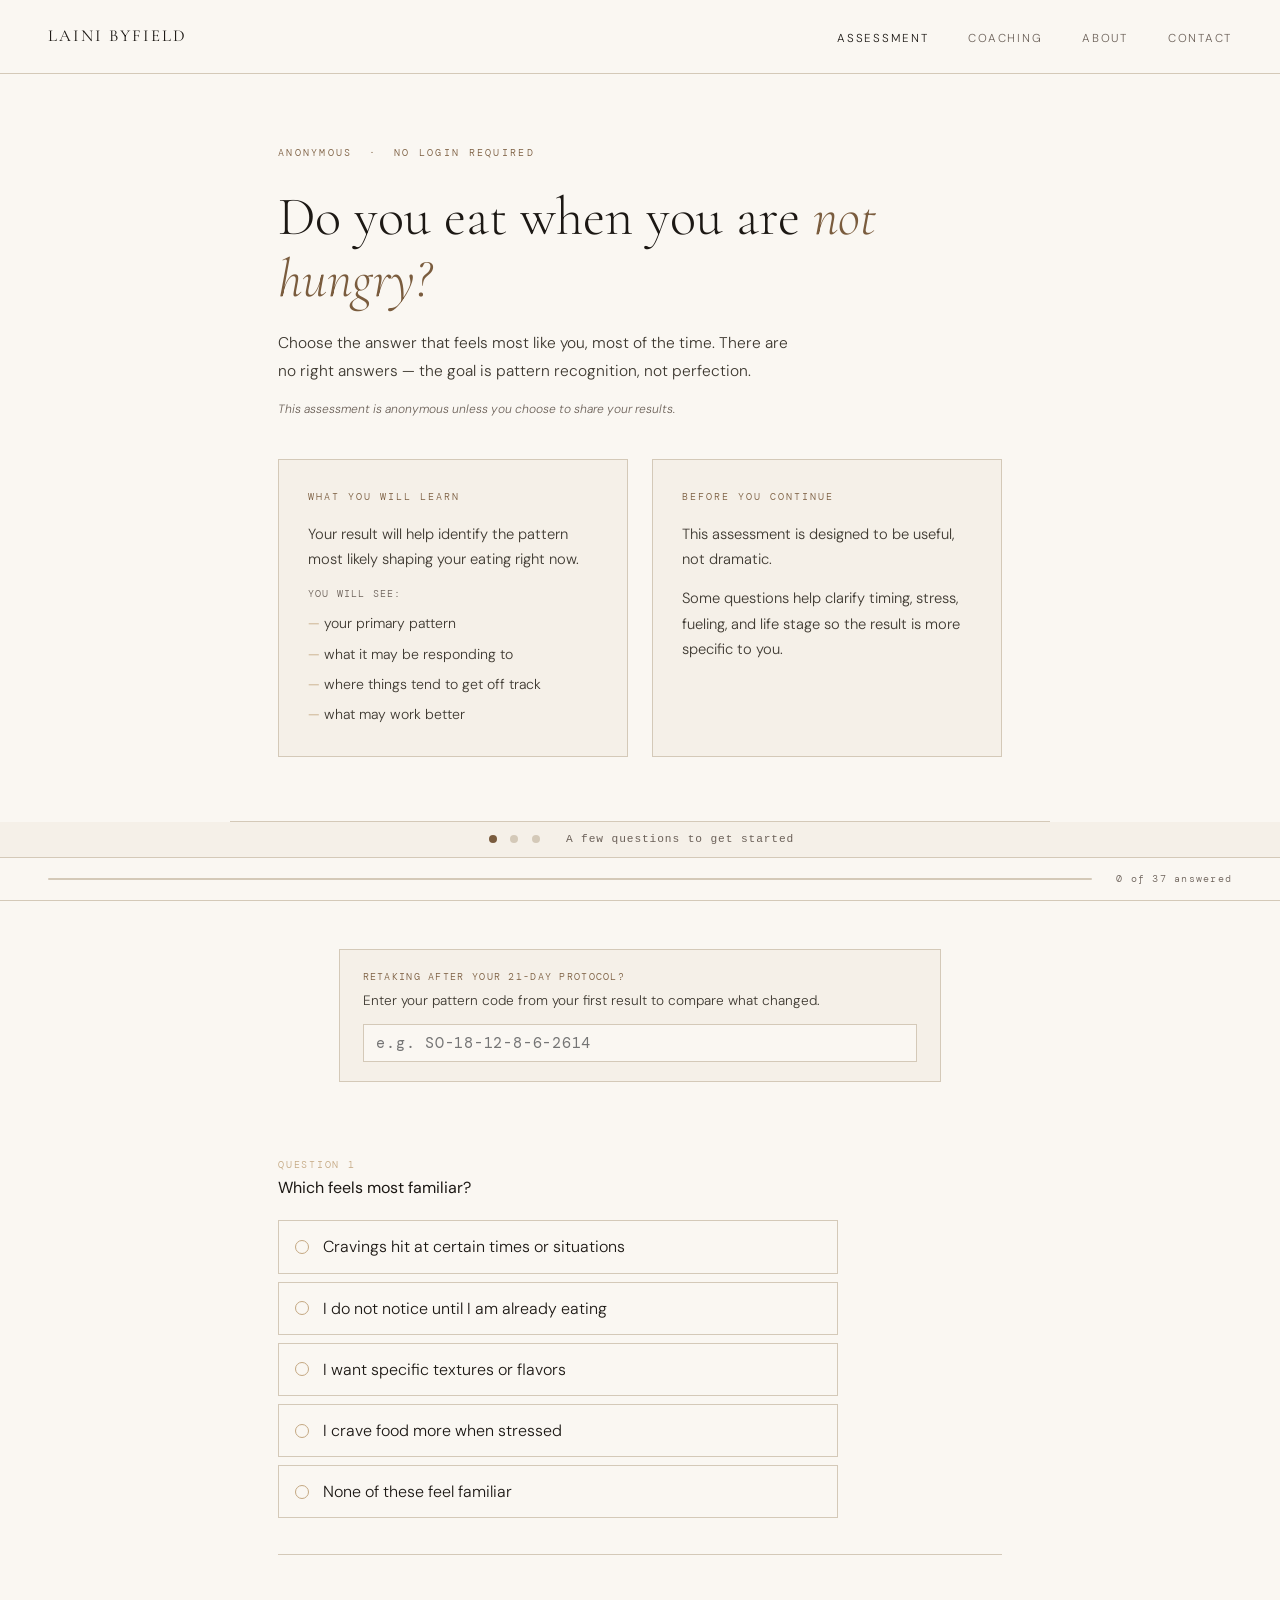
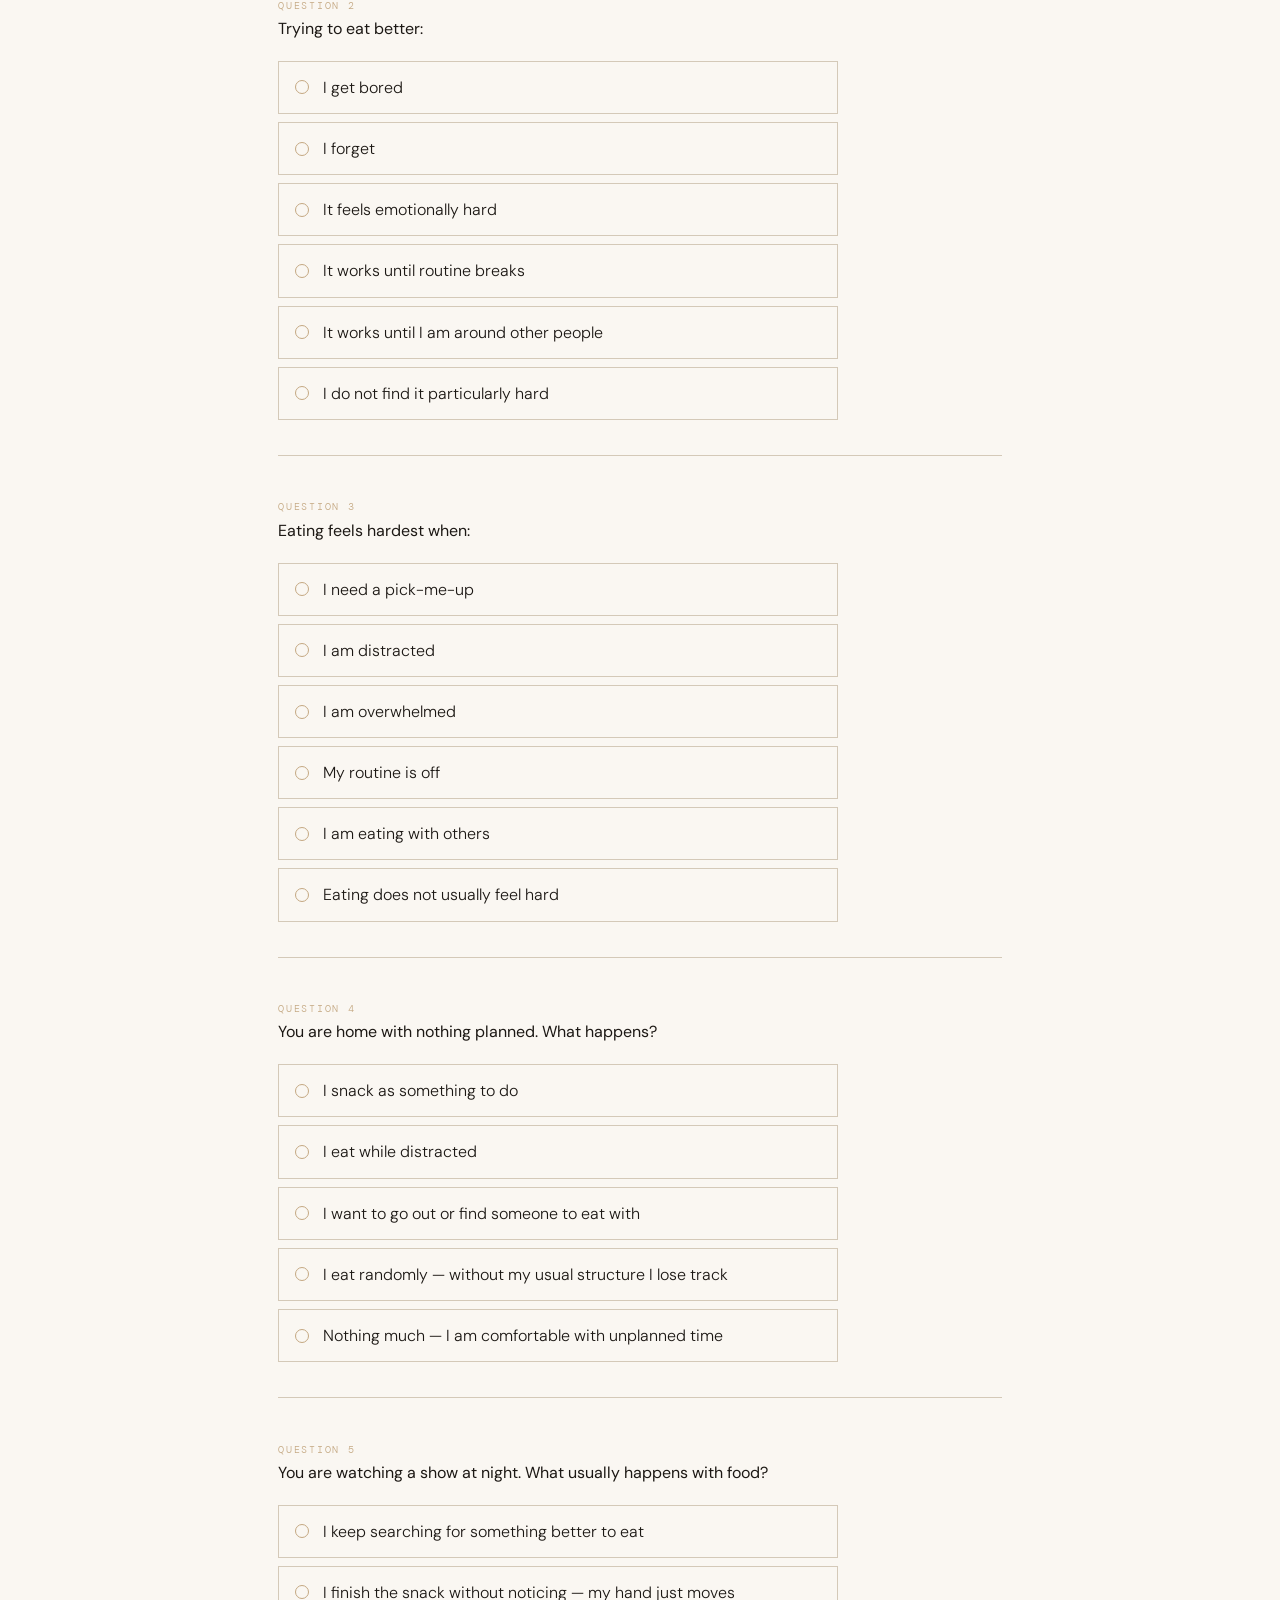
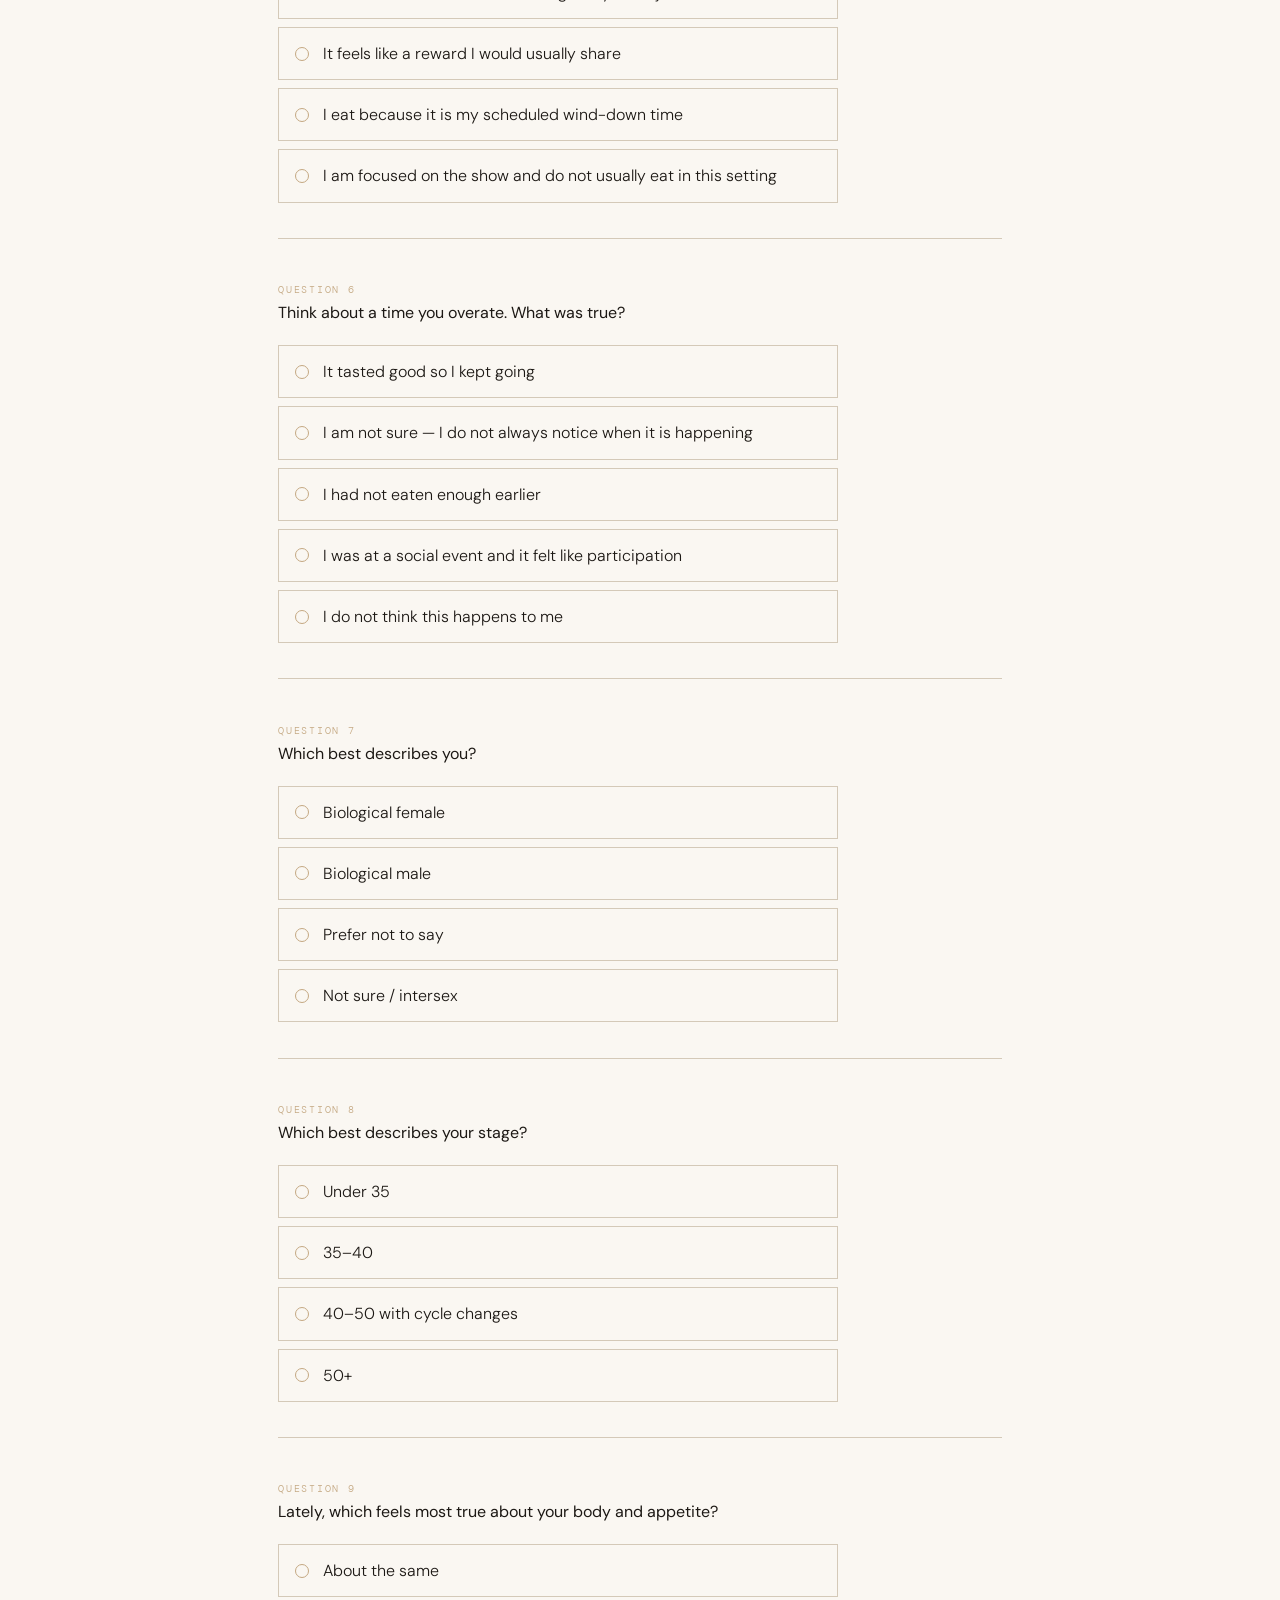
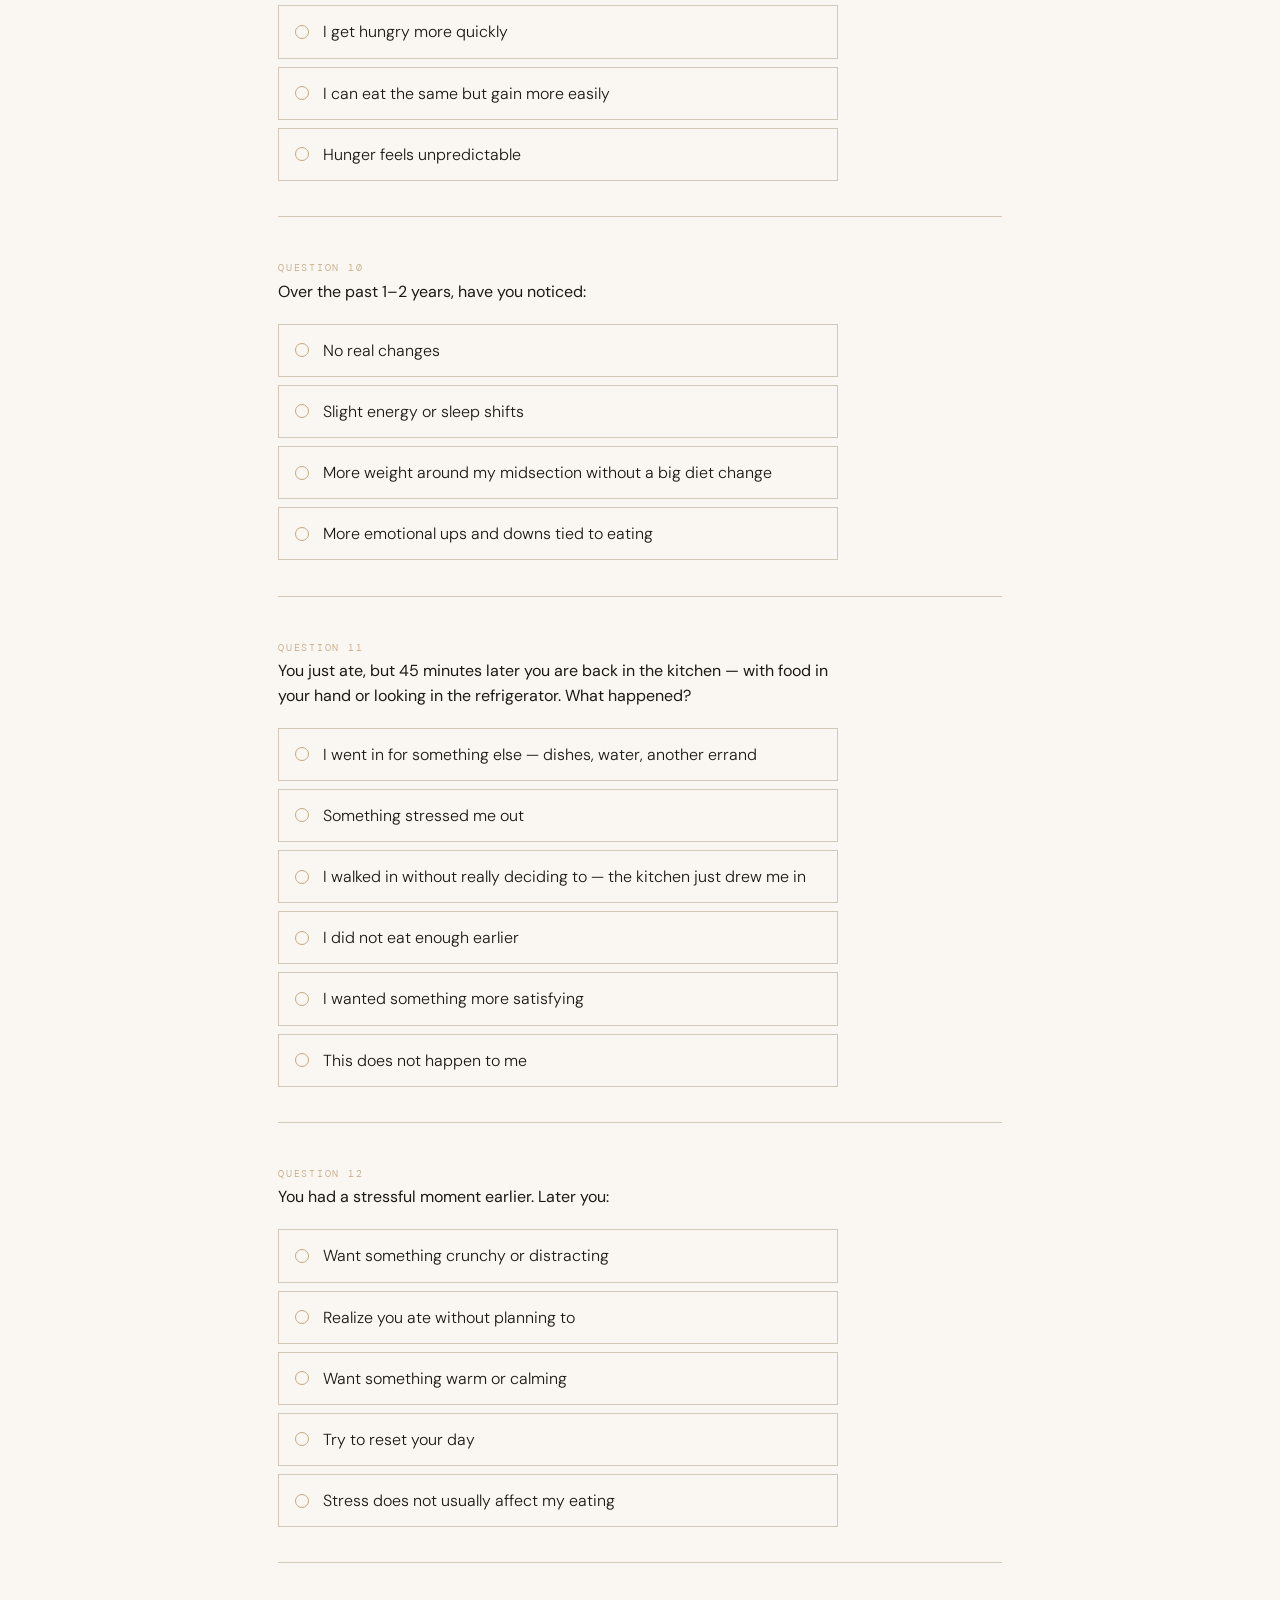
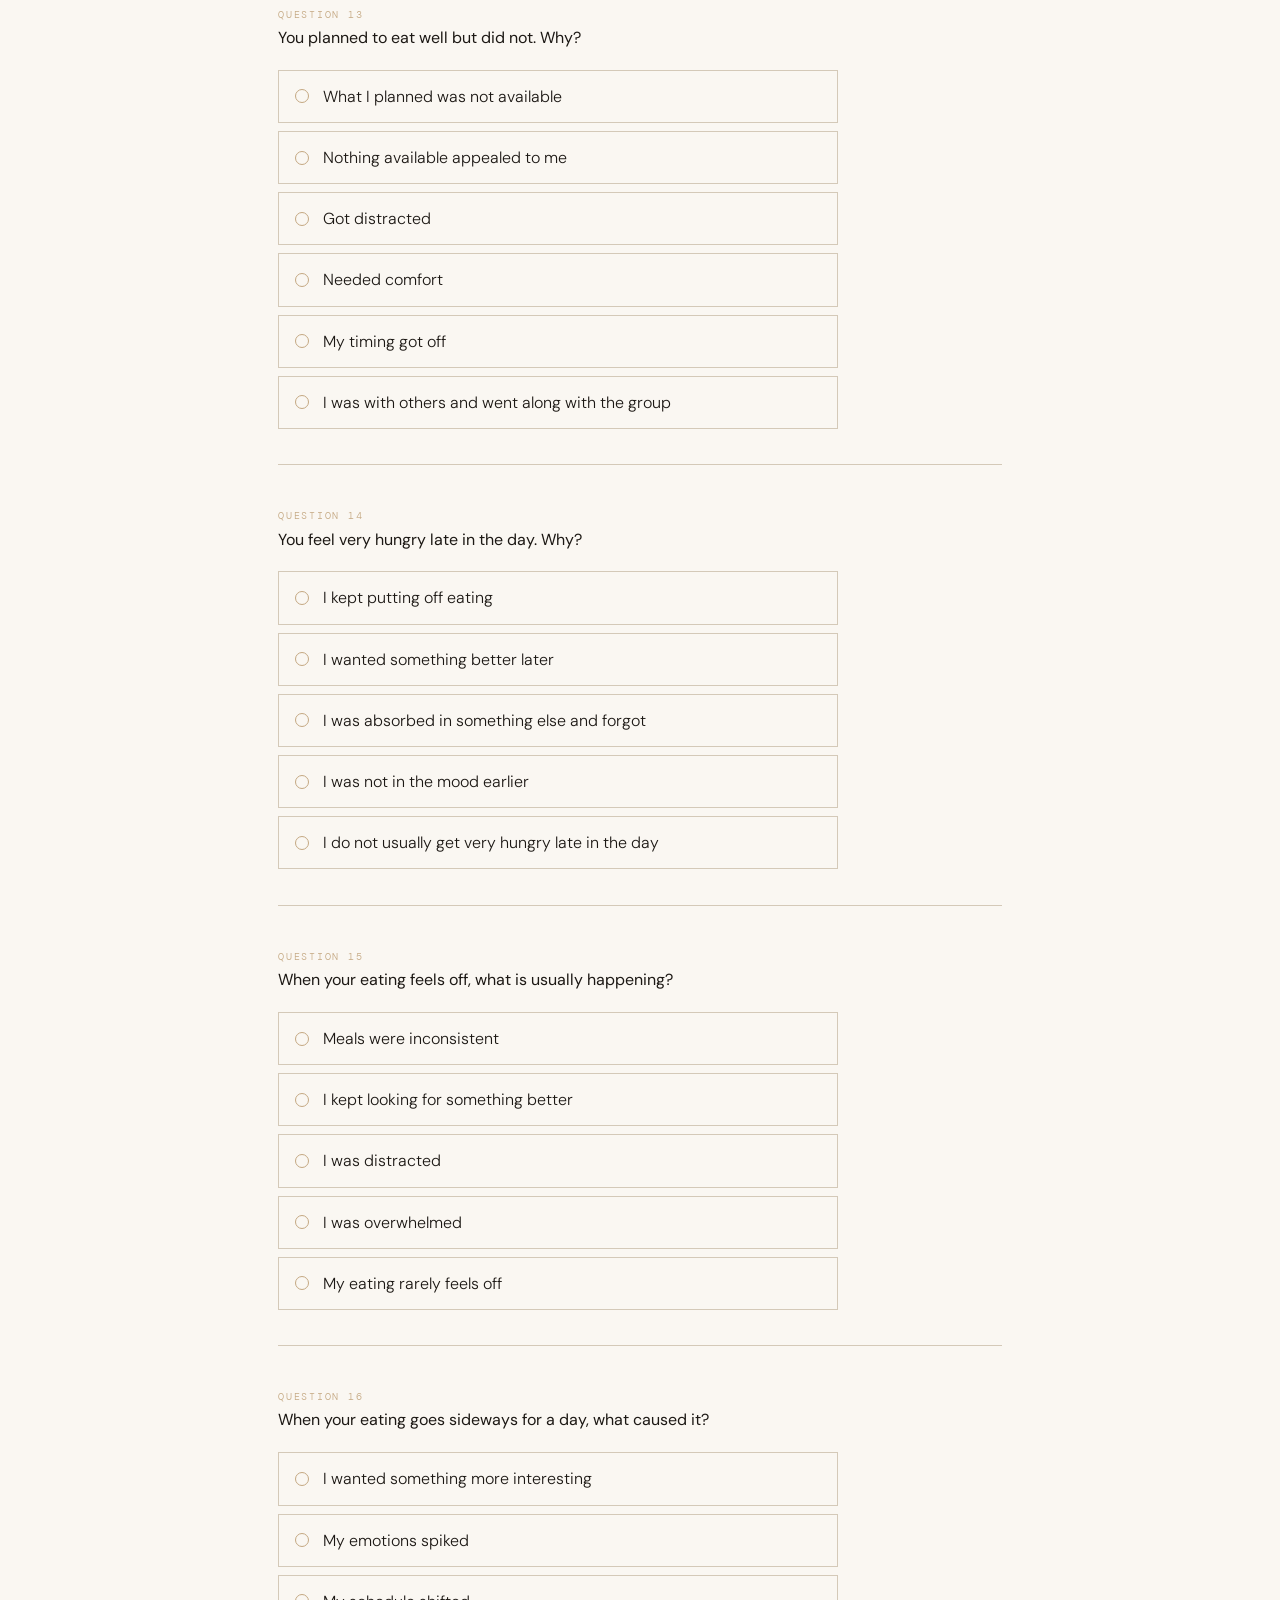
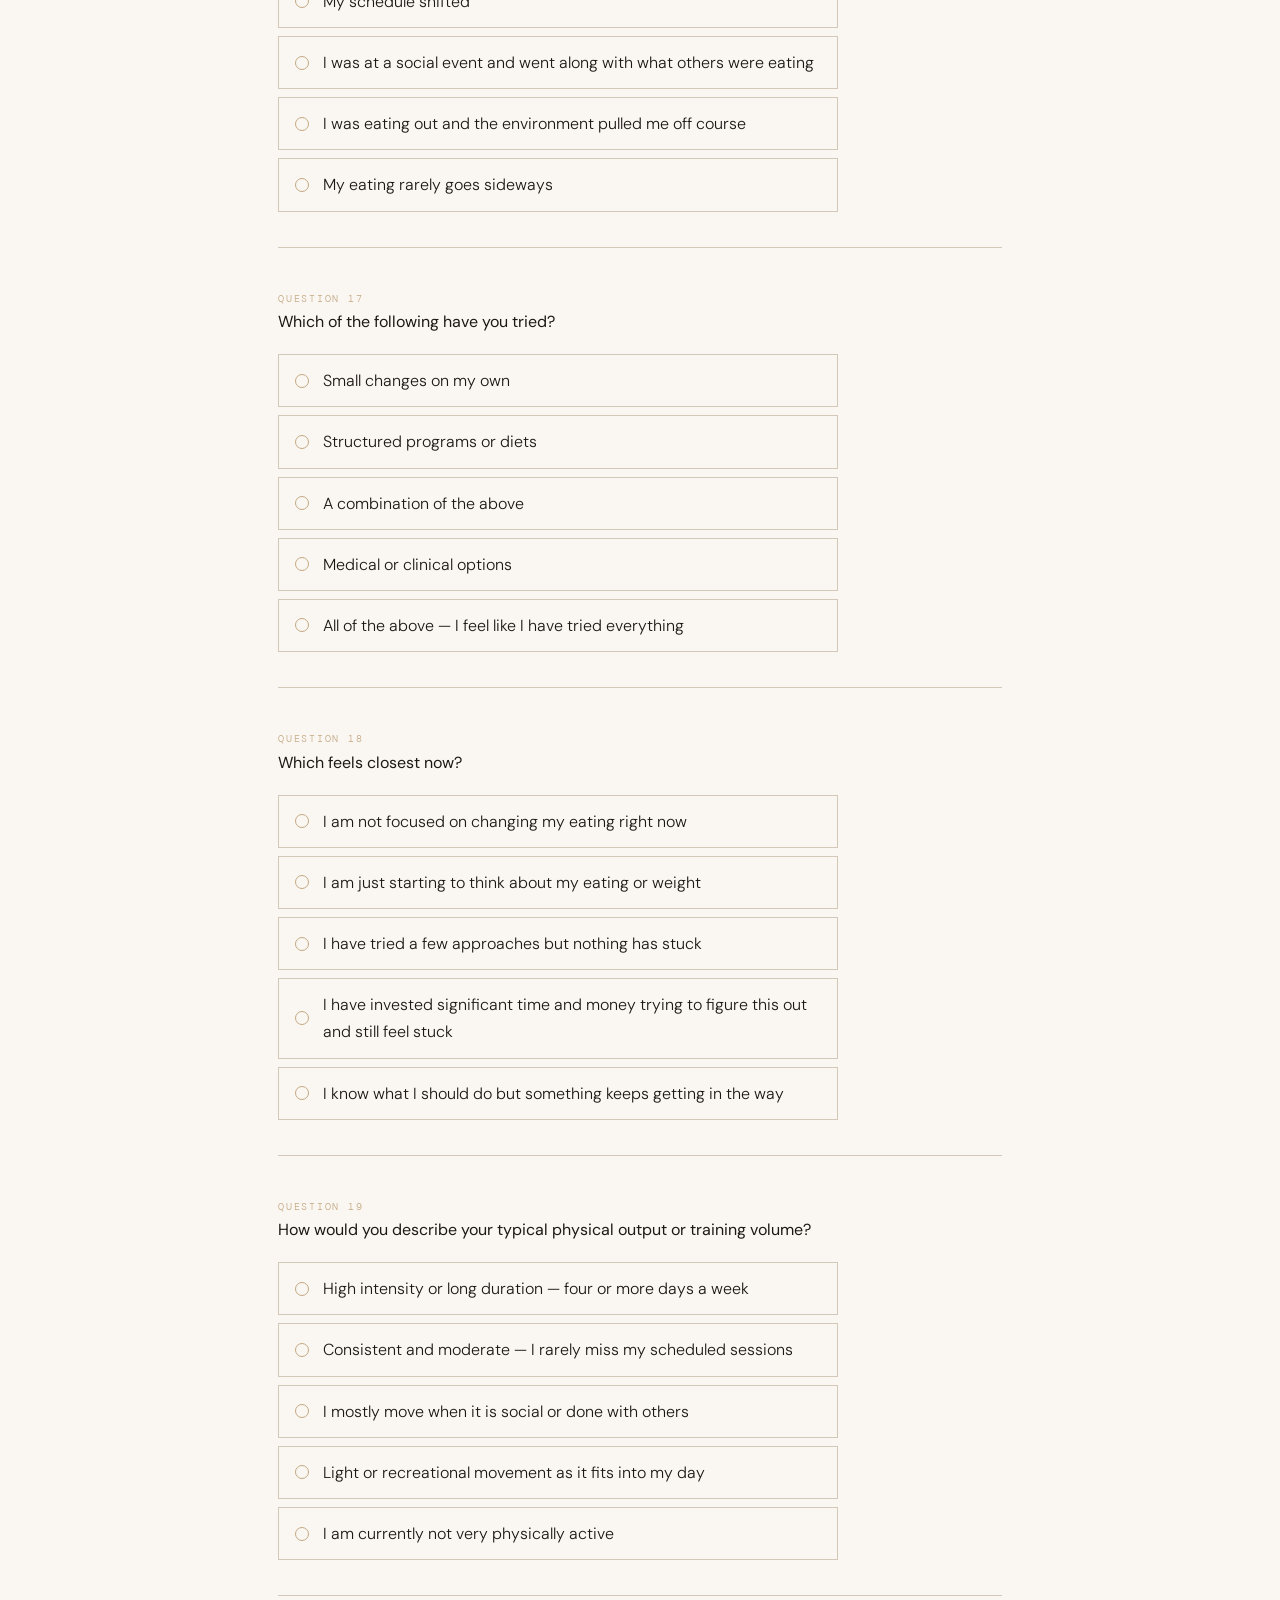
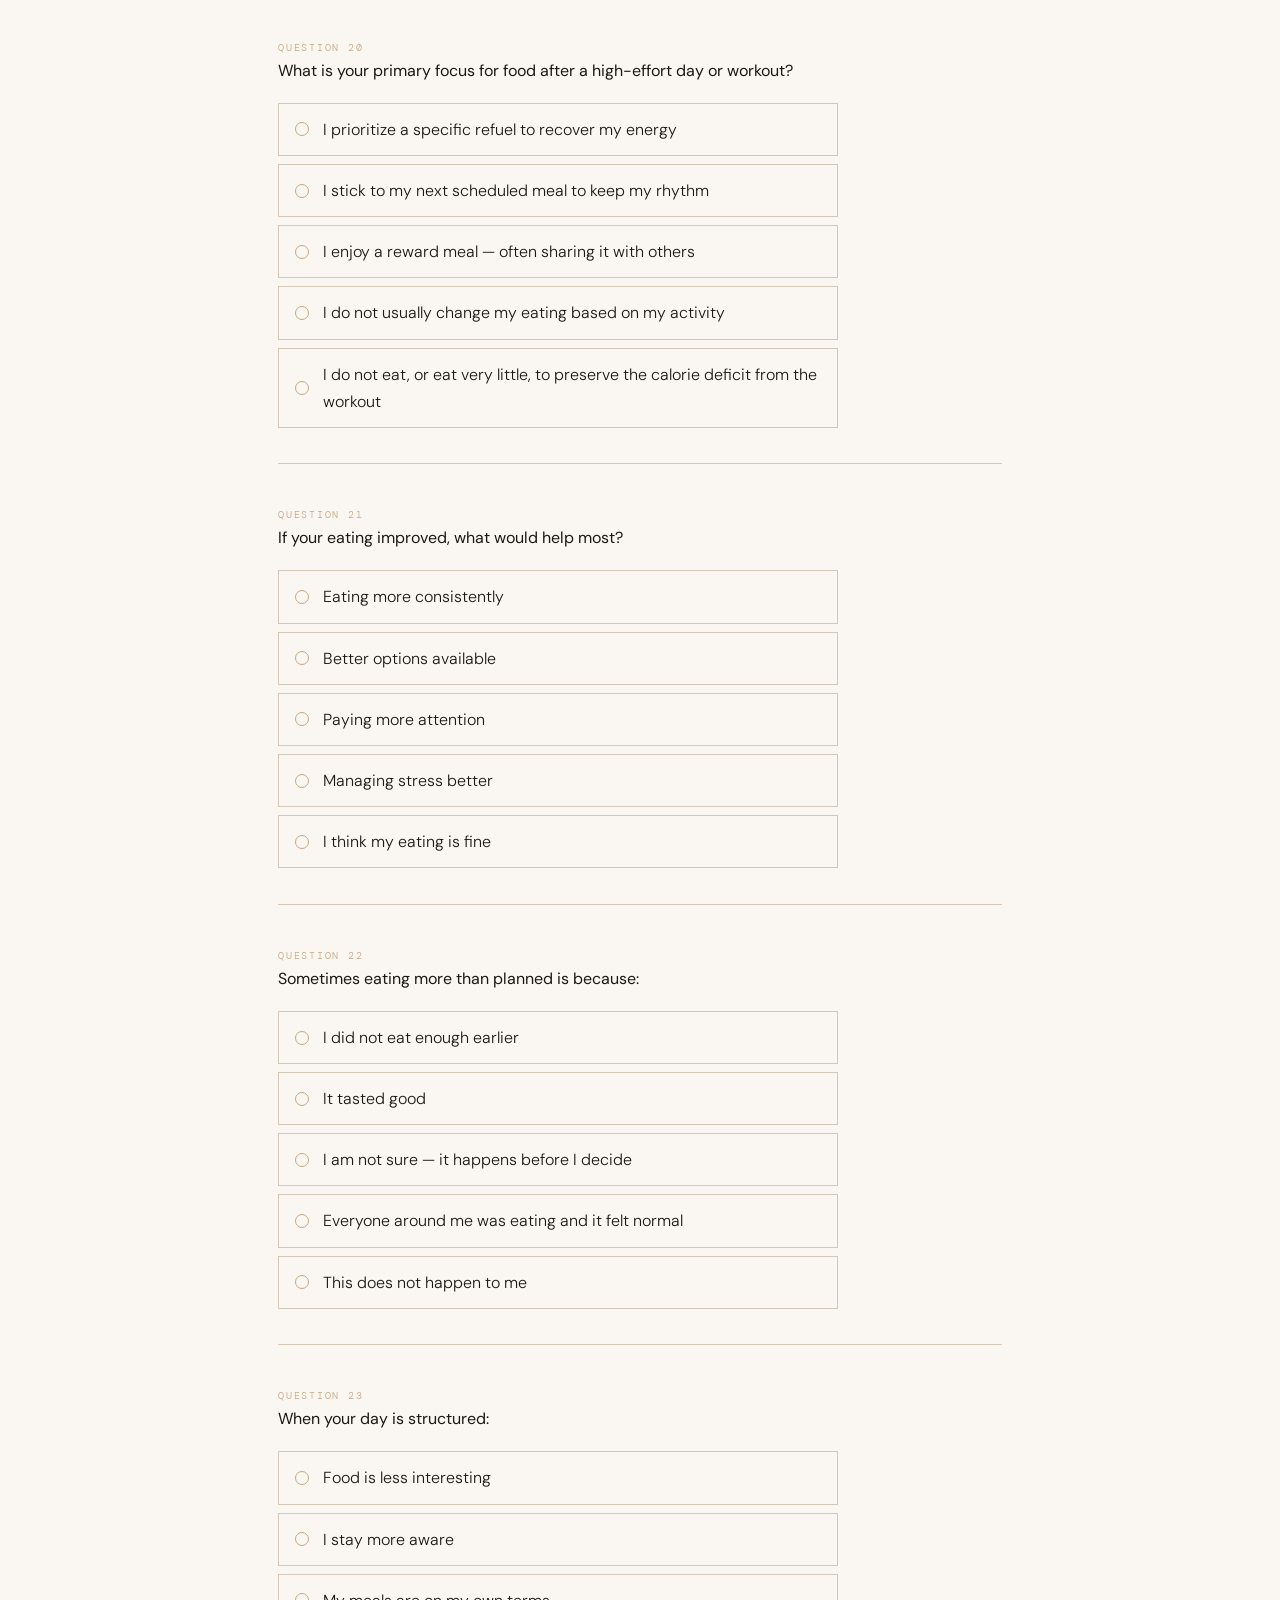
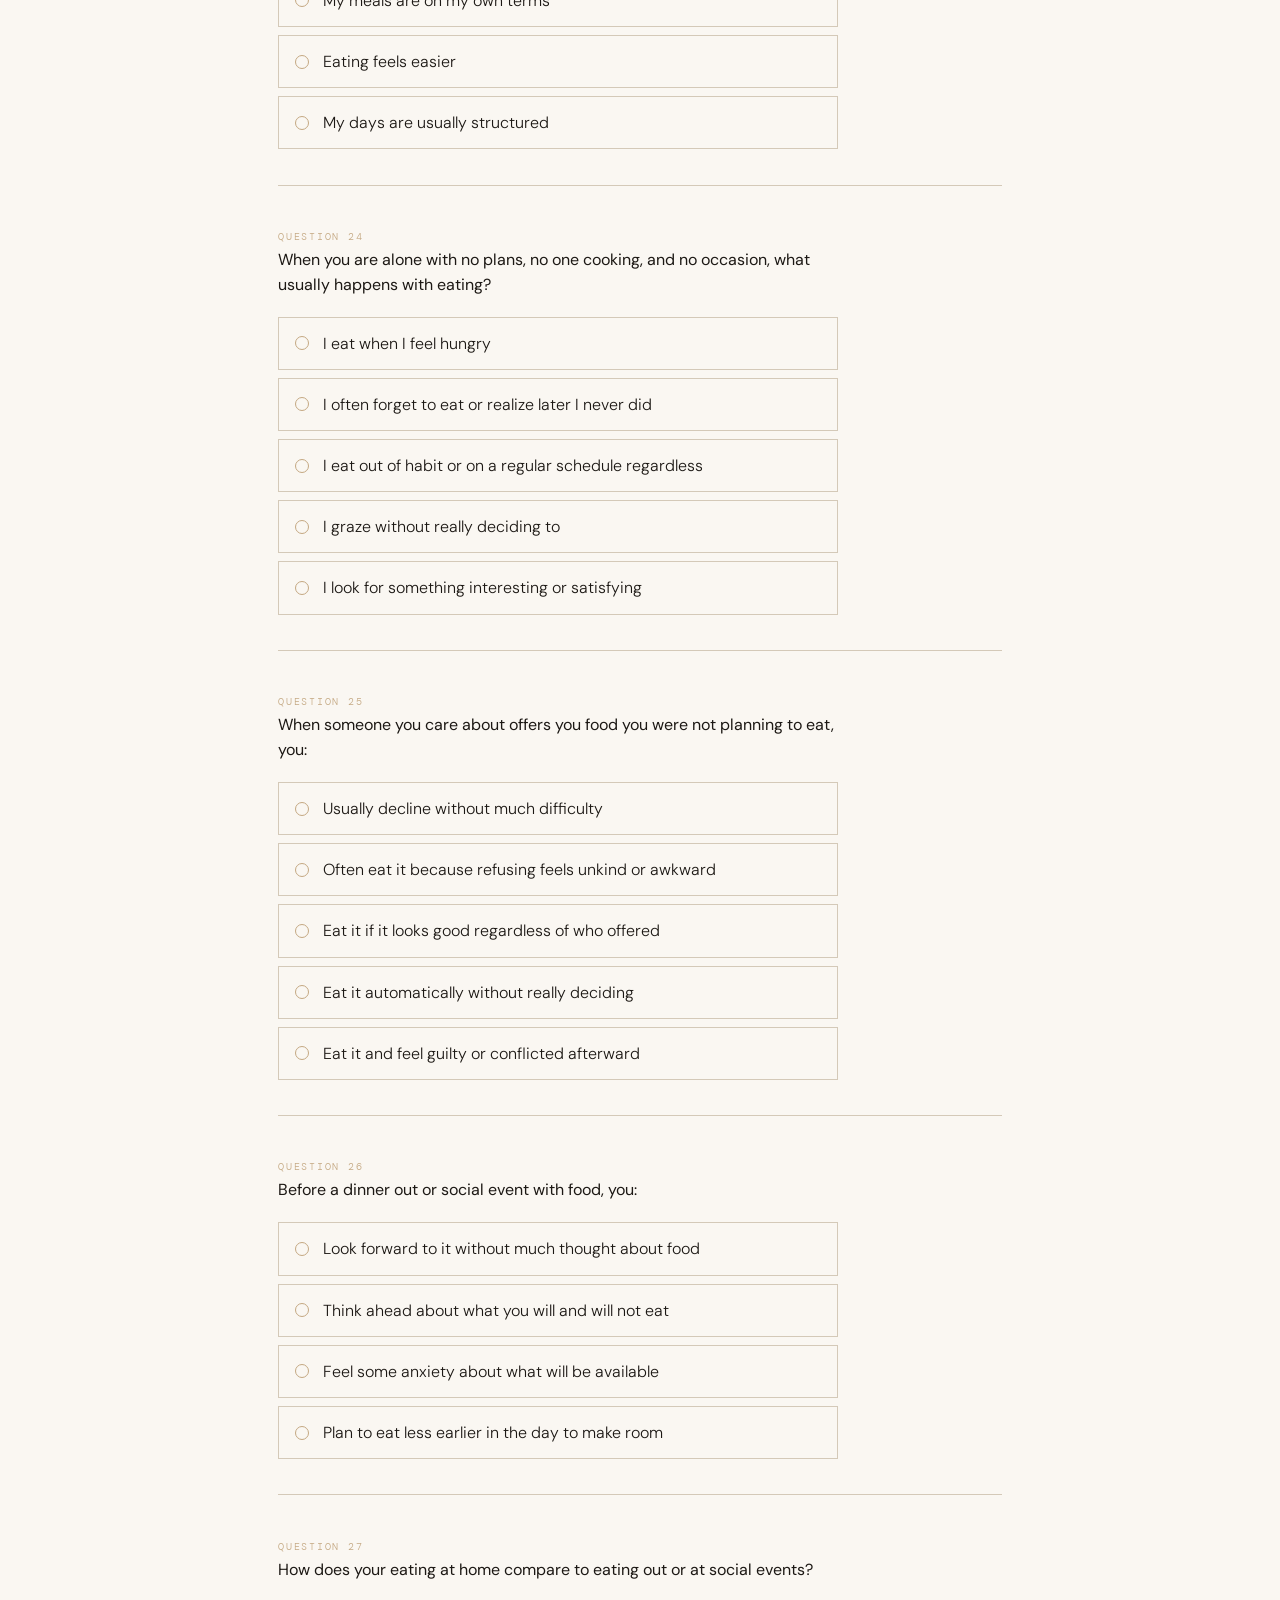
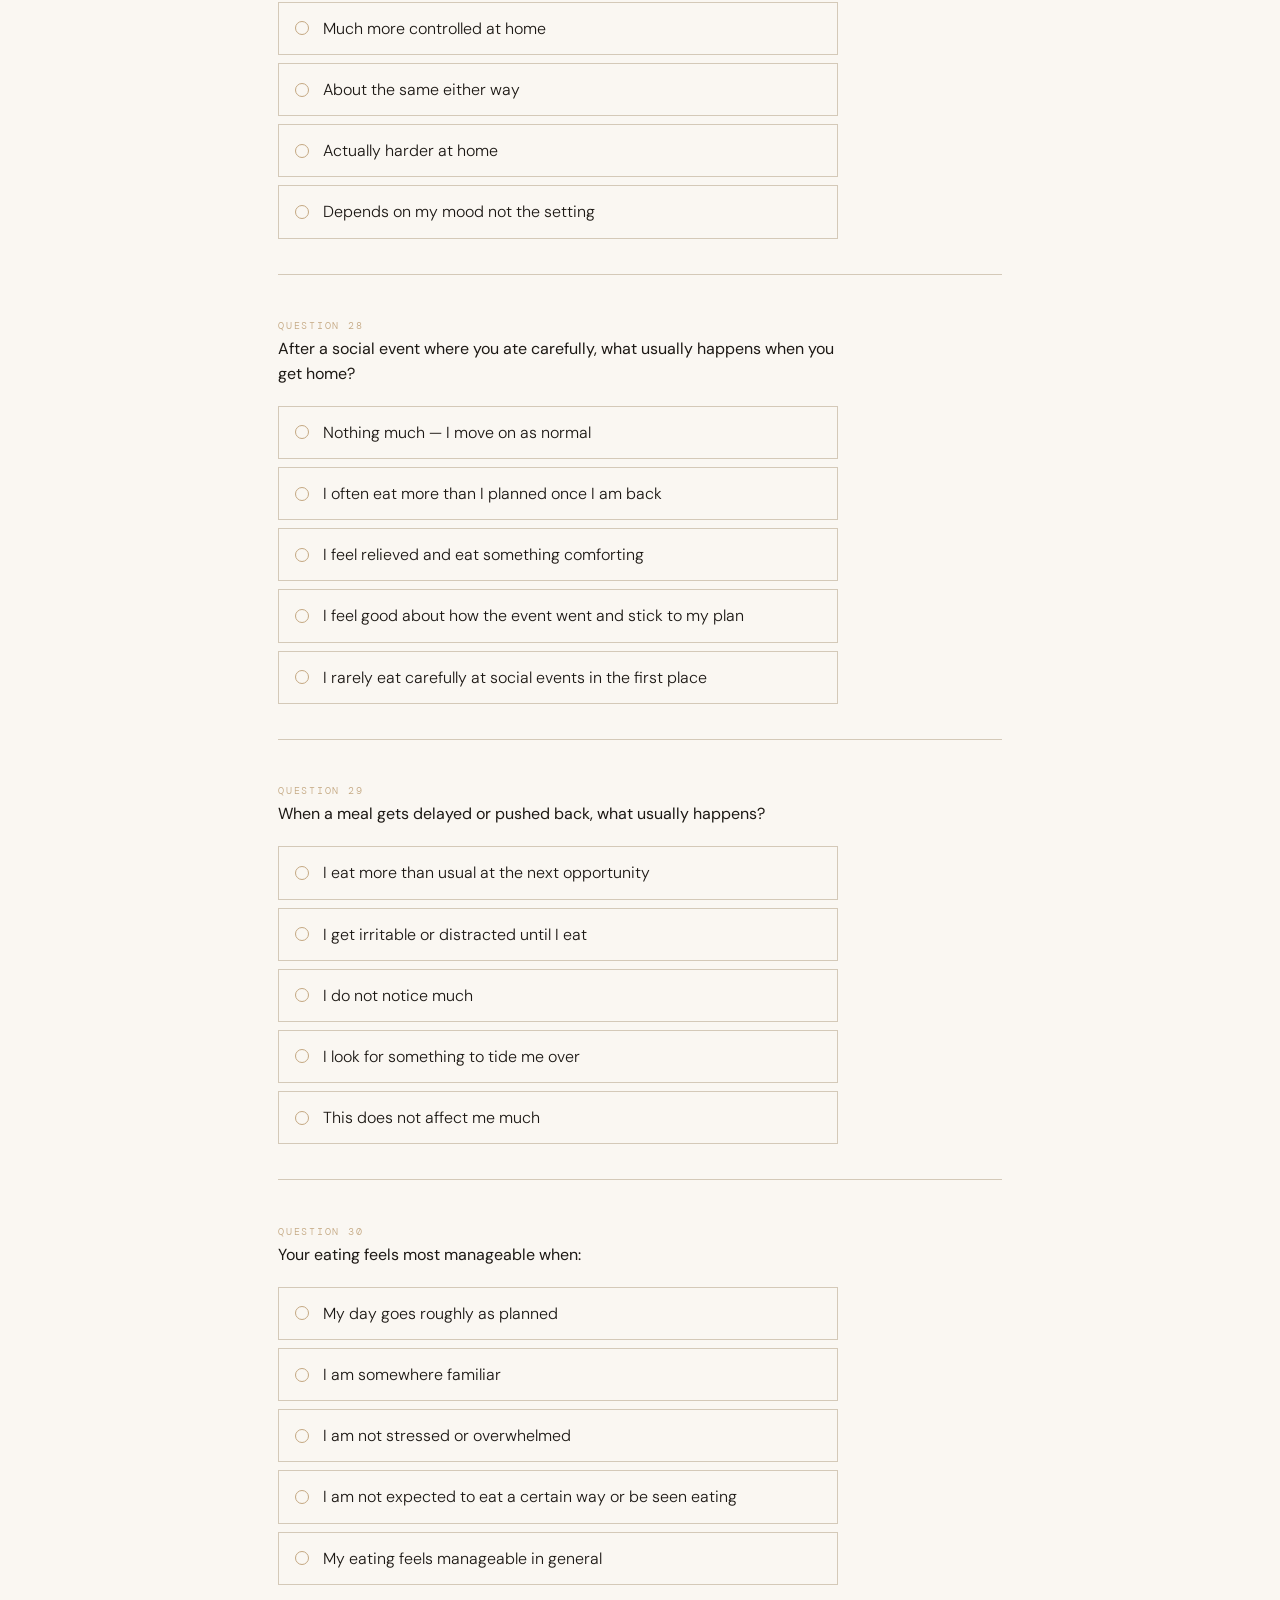
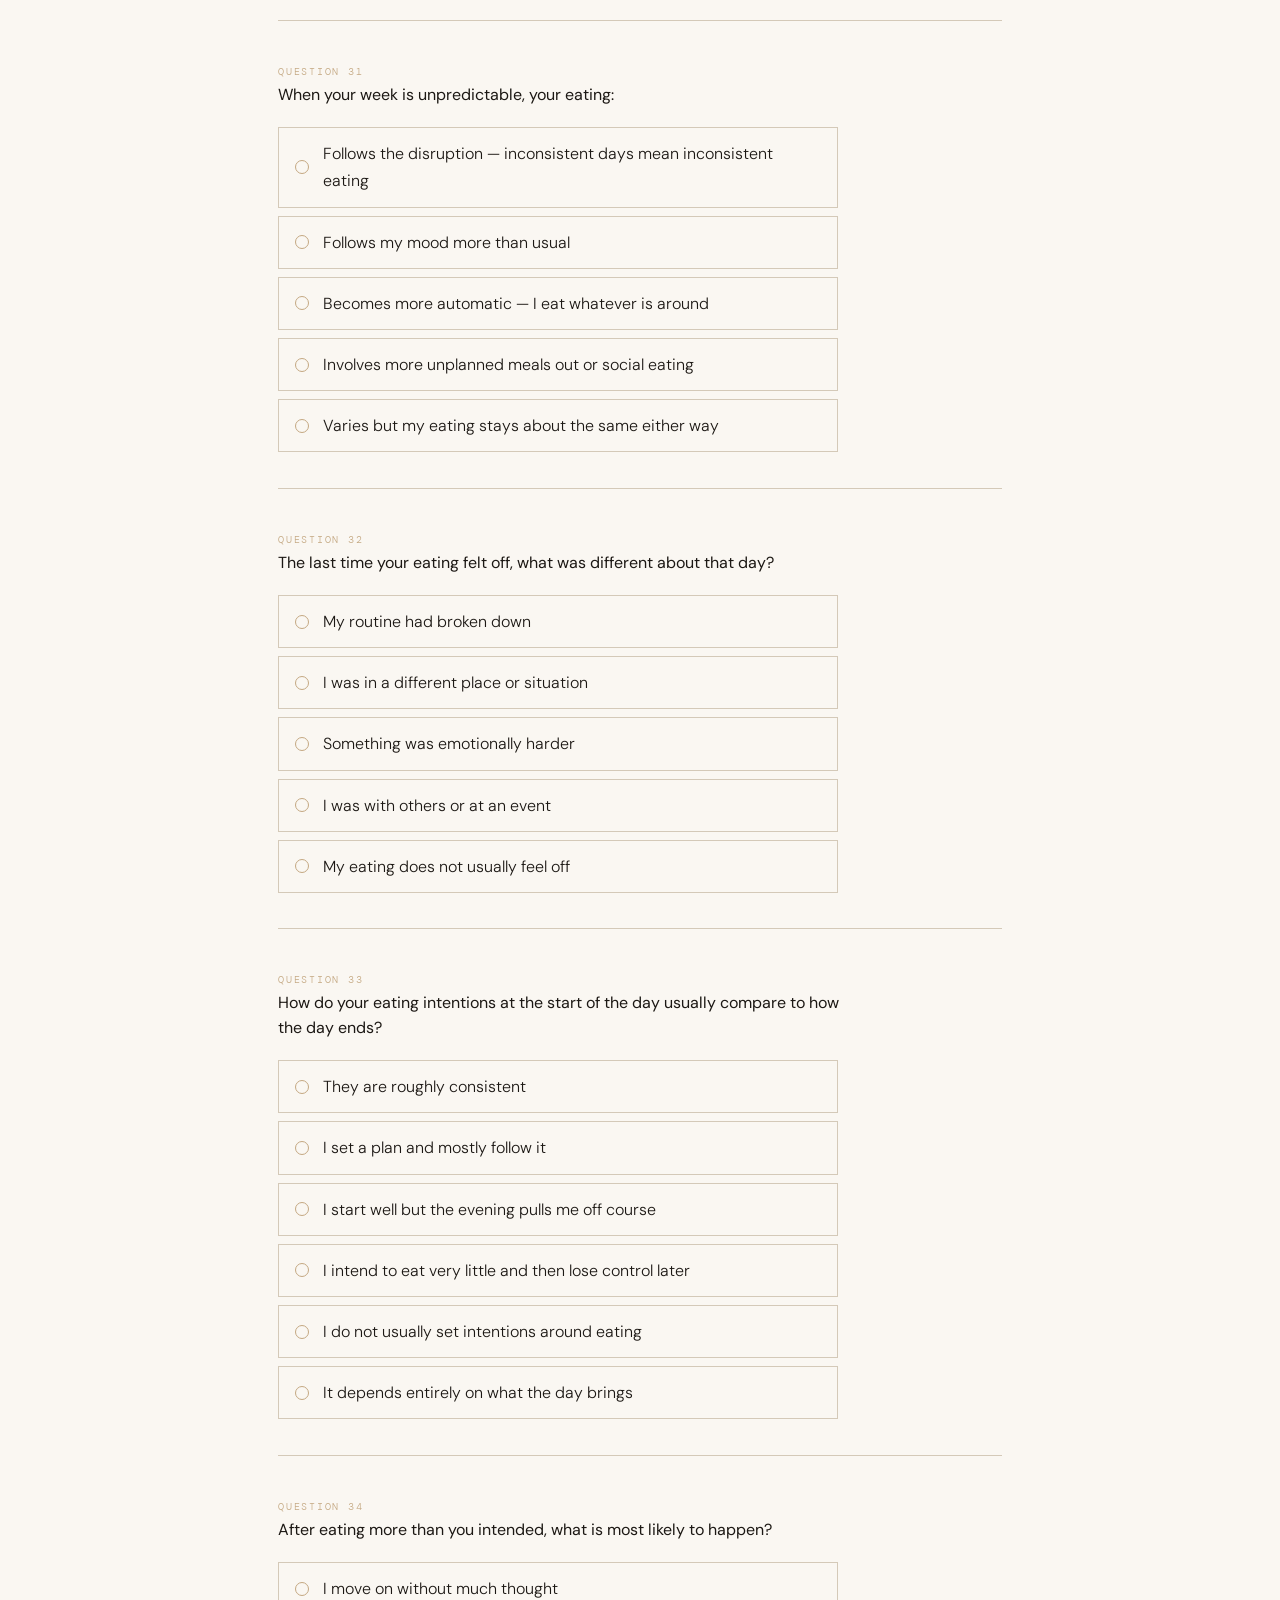
==== assessment.html @ 46a9c0c9 "Add files via upload" ====
<!DOCTYPE html>
<html lang="en">
<head>
    <link rel="icon" type="image/x-icon" href="[data-uri]">
  <link rel="icon" type="image/png" sizes="32x32" href="[data-uri]">
  <link rel="apple-touch-icon" href="[data-uri]">
  <meta charset="UTF-8" />
  <meta name="viewport" content="width=device-width, initial-scale=1.0" />
  <title>Eating Pattern Assessment | Laini Byfield</title>
  <link rel="preconnect" href="https://fonts.googleapis.com" />
  <link rel="preconnect" href="https://fonts.gstatic.com" crossorigin />
  <link href="https://fonts.googleapis.com/css2?family=Cormorant+Garamond:ital,wght@0,300;0,400;0,500;1,300;1,400&family=DM+Mono:wght@300;400&family=DM+Sans:wght@300;400;500&display=swap" rel="stylesheet" />
  <style>
    :root {
      --cream: #f5f0e8;
      --warm-white: #faf7f2;
      --ink: #1c1814;
      --ink-light: #3d3830;
      --muted: #6b6058;
      --accent: #7a5c3e;
      --accent-light: #c4a882;
      --rule: #d4c9b8;
      --answered: #e8f0e8;
    }

    *, *::before, *::after { box-sizing: border-box; margin: 0; padding: 0; }
    html { scroll-behavior: smooth; }

    body {
      background: var(--warm-white);
      color: var(--ink);
      font-family: 'DM Sans', sans-serif;
      font-weight: 300;
      line-height: 1.7;
      font-size: 16px;
      -webkit-font-smoothing: antialiased;
    }

    /* NAV */
    nav {
      position: fixed;
      top: 0; left: 0; right: 0;
      z-index: 100;
      padding: 1.4rem 3rem;
      display: flex;
      justify-content: space-between;
      align-items: center;
      background: var(--warm-white);
      border-bottom: 1px solid var(--rule);
    }

    .nav-name {
      font-family: 'Cormorant Garamond', serif;
      font-size: 1.05rem;
      font-weight: 400;
      letter-spacing: 0.12em;
      text-transform: uppercase;
      color: var(--ink);
      text-decoration: none;
    }

    .nav-links {
      display: flex;
      gap: 2.5rem;
      list-style: none;
    }

    .nav-links a {
      font-size: 0.72rem;
      letter-spacing: 0.15em;
      text-transform: uppercase;
      color: var(--muted);
      text-decoration: none;
      transition: color 0.2s;
    }

    .nav-links a:hover,
    .nav-links a.active { color: var(--ink); }

    /* HERO */
    .page-hero {
      padding: 9rem 3rem 4rem;
      max-width: 820px;
      margin: 0 auto;
      border-bottom: 1px solid var(--rule);
    }

    .eyebrow {
      font-family: 'DM Mono', monospace;
      font-size: 0.65rem;
      letter-spacing: 0.22em;
      text-transform: uppercase;
      color: var(--accent);
      margin-bottom: 1.5rem;
    }

    .page-hero h1 {
      font-family: 'Cormorant Garamond', serif;
      font-size: clamp(2rem, 4.5vw, 3.4rem);
      font-weight: 300;
      line-height: 1.15;
      color: var(--ink);
      margin-bottom: 1.2rem;
    }

    .page-hero h1 em {
      font-style: italic;
      color: var(--accent);
    }

    .page-sub {
      font-size: 0.97rem;
      color: var(--ink-light);
      max-width: 520px;
      line-height: 1.8;
      margin-bottom: 0.8rem;
    }

    .note-small {
      font-size: 0.75rem;
      color: var(--muted);
      font-style: italic;
    }

    /* PROGRESS BAR */
    .progress-bar-wrap {
      position: sticky;
      top: 65px;
      z-index: 90;
      background: var(--warm-white);
      border-bottom: 1px solid var(--rule);
      padding: 0.75rem 3rem;
      display: flex;
      align-items: center;
      gap: 1.5rem;
    }

    .progress-track {
      flex: 1;
      height: 2px;
      background: var(--rule);
      border-radius: 2px;
      overflow: hidden;
    }

    .progress-fill {
      height: 100%;
      width: 0%;
      background: var(--accent);
      transition: width 0.3s ease;
      border-radius: 2px;
    }

    .progress-count {
      font-family: 'DM Mono', monospace;
      font-size: 0.65rem;
      letter-spacing: 0.12em;
      color: var(--muted);
      white-space: nowrap;
      min-width: 70px;
      text-align: right;
    }

    /* QUESTIONS */
    .questions-wrap {
      max-width: 820px;
      margin: 0 auto;
      padding: 3rem 3rem 2rem;
    }

    .question-block {
      padding: 2.2rem 0;
      border-bottom: 1px solid var(--rule);
      transition: background 0.2s;
    }

    .question-block:last-child { border-bottom: none; }

    .question-block.answered {
      background: transparent;
    }

    .question-meta {
      margin-bottom: 0.6rem;
    }

    .question-number {
      font-family: 'DM Mono', monospace;
      font-size: 0.62rem;
      letter-spacing: 0.18em;
      color: var(--accent-light);
      text-transform: uppercase;
    }

    .question-context {
      font-size: 0.85rem;
      color: var(--muted);
      font-style: italic;
      line-height: 1.65;
      margin-bottom: 0.75rem;
      max-width: 560px;
      padding: 0.8rem 1rem;
      border-left: 2px solid var(--accent-light);
      background: var(--cream);
    }

    .question-text {
      font-size: 1rem;
      color: var(--ink);
      font-weight: 400;
      line-height: 1.55;
      margin-bottom: 1.2rem;
      max-width: 580px;
    }

    .option-list {
      display: flex;
      flex-direction: column;
      gap: 0.5rem;
    }

    .option-row {
      display: flex;
      align-items: center;
      gap: 0.9rem;
      padding: 0.75rem 1rem;
      border: 1px solid var(--rule);
      background: var(--warm-white);
      cursor: pointer;
      transition: border-color 0.18s, background 0.18s;
      max-width: 560px;
    }

    .option-row:hover {
      border-color: var(--accent-light);
      background: var(--cream);
    }

    .option-row input[type="radio"] {
      appearance: none;
      -webkit-appearance: none;
      width: 14px;
      height: 14px;
      border: 1px solid var(--accent-light);
      border-radius: 50%;
      flex-shrink: 0;
      position: relative;
      transition: border-color 0.18s;
    }

    .option-row input[type="radio"]:checked {
      border-color: var(--accent);
      background: var(--accent);
      box-shadow: inset 0 0 0 3px var(--warm-white);
    }

    .option-row:has(input:checked) {
      border-color: var(--accent);
      background: var(--cream);
    }

    .option-text {
      font-size: 0.92rem;
      color: var(--ink-light);
      line-height: 1.4;
    }

    /* ACTIONS */
    .form-actions {
      max-width: 820px;
      margin: 0 auto;
      padding: 2.5rem 3rem 5rem;
      display: flex;
      align-items: center;
      gap: 1.5rem;
      border-top: 1px solid var(--rule);
      flex-wrap: wrap;
    }

    .btn-primary {
      display: inline-block;
      padding: 0.95rem 2.2rem;
      background: var(--accent);
      color: var(--warm-white);
      text-decoration: none;
      font-size: 0.72rem;
      letter-spacing: 0.18em;
      text-transform: uppercase;
      font-family: 'DM Mono', monospace;
      border: none;
      cursor: pointer;
      transition: background 0.22s, transform 0.18s;
    }

    .btn-primary:hover {
      background: var(--ink);
      transform: translateY(-1px);
    }

    .btn-ghost {
      display: inline-block;
      padding: 0.95rem 1.8rem;
      background: transparent;
      color: var(--muted);
      font-size: 0.72rem;
      letter-spacing: 0.15em;
      text-transform: uppercase;
      font-family: 'DM Mono', monospace;
      border: 1px solid var(--rule);
      cursor: pointer;
      transition: color 0.2s, border-color 0.2s;
    }

    .btn-ghost:hover {
      color: var(--ink);
      border-color: var(--ink-light);
    }

    .helper-text {
      font-size: 0.8rem;
      color: var(--accent);
      font-style: italic;
      display: none;
      width: 100%;
      margin-top: 0.5rem;
    }

    .helper-text.visible { display: block; }

    /* HERO CARDS */
    .hero-cards {
      display: grid;
      grid-template-columns: 1fr 1fr;
      gap: 1.5rem;
      margin-top: 2.5rem;
    }

    .hero-card {
      padding: 1.8rem;
      background: var(--cream);
      border: 1px solid var(--rule);
    }

    .card-kicker {
      font-family: 'DM Mono', monospace;
      font-size: 0.62rem;
      letter-spacing: 0.2em;
      text-transform: uppercase;
      color: var(--accent);
      display: block;
      margin-bottom: 1rem;
    }

    .card-body {
      font-size: 0.92rem;
      color: var(--ink-light);
      line-height: 1.75;
      margin-bottom: 0.8rem;
    }

    .card-label-small {
      font-family: 'DM Mono', monospace;
      font-size: 0.62rem;
      letter-spacing: 0.12em;
      color: var(--muted);
      text-transform: uppercase;
      margin-bottom: 0.6rem;
      margin-top: 0.4rem;
    }

    .card-list {
      list-style: none;
      display: flex;
      flex-direction: column;
      gap: 0.4rem;
    }

    .card-list li {
      font-size: 0.88rem;
      color: var(--ink-light);
      padding-left: 1rem;
      position: relative;
    }

    .card-list li::before {
      content: '—';
      position: absolute;
      left: 0;
      color: var(--accent-light);
    }

    /* RESPONSIVE */
    @media (max-width: 768px) {
      nav { padding: 1.2rem 1.5rem; }
      .nav-links { display: none; }
      .page-hero,
      .questions-wrap,
      .form-actions { padding-left: 1.5rem; padding-right: 1.5rem; }
      .progress-bar-wrap { padding-left: 1.5rem; padding-right: 1.5rem; }
      .hero-cards { grid-template-columns: 1fr; }
    }

    .prior-code-section {
      max-width: 640px;
      margin: 0 auto 2rem auto;
      padding: 0 1.2rem;
    }
    .prior-code-inner {
      padding: 1.2rem 1.4rem;
      background: var(--cream);
      border: 1px solid var(--rule);
    }
    .prior-code-label {
      font-family: 'DM Mono', monospace;
      font-size: 0.62rem;
      letter-spacing: 0.13em;
      color: var(--accent);
      margin-bottom: 0.3rem;
    }
    .prior-code-hint {
      font-size: 0.85rem;
      color: var(--ink-light);
      margin-bottom: 0.8rem;
      line-height: 1.5;
    }
    .prior-code-row {
      display: flex;
      gap: 0.5rem;
      align-items: center;
    }
    .prior-code-input {
      font-family: 'DM Mono', monospace;
      font-size: 0.95rem;
      color: var(--ink);
      background: var(--warm-white);
      border: 1px solid var(--rule);
      padding: 0.5rem 0.8rem;
      width: 100%;
      letter-spacing: 0.05em;
      outline: none;
    }
    .prior-code-input:focus {
      border-color: var(--accent);
    }
    .prior-code-clear {
      background: none;
      border: none;
      font-size: 1.2rem;
      color: var(--muted);
      cursor: pointer;
      padding: 0.3rem 0.5rem;
      flex-shrink: 0;
    }
    .prior-code-saved {
      font-size: 0.78rem;
      color: var(--accent);
      font-style: italic;
      margin-top: 0.5rem;
    }
  
  /* Pre-screen layer indicator */
  .layer-indicator {
    text-align: center;
    padding: 0.5rem 1rem;
    font-family: 'Courier New', monospace;
    font-size: 0.7rem;
    letter-spacing: 0.08em;
    color: var(--muted, #6b6058);
    background: var(--cream, #f5f0e8);
    border-bottom: 1px solid var(--rule, #d4c9b8);
  }
  .layer-dot {
    display: inline-block;
    width: 8px; height: 8px;
    border-radius: 50%;
    background: var(--rule, #d4c9b8);
    margin: 0 3px;
    vertical-align: middle;
    transition: background 0.3s;
  }
  .layer-dot.active {
    background: var(--accent, #7a5c3e);
  }
  .continue-btn:hover {
    background: #5a4030 !important;
  }

  /* Prior code visibility — must be inline since site.css not linked here */
  .hidden-input { display: none !important; }
  </style>
</head>
<body>

<nav>
  <a href="index.html" class="nav-name">Laini Byfield</a>
  <ul class="nav-links">
    <li><a href="assessment.html" class="active">Assessment</a></li>
    <li><a href="index.html#coaching">Coaching</a></li>
    <li><a href="index.html#about">About</a></li>
    <li><a href="index.html#contact">Contact</a></li>
  </ul>
</nav>

<div class="page-hero">
  <p class="eyebrow">Anonymous &nbsp;&middot;&nbsp; No login required</p>
  <h1>Do you eat when you are <em>not hungry?</em></h1>
  <p class="page-sub">Choose the answer that feels most like you, most of the time. There are no right answers — the goal is pattern recognition, not perfection.</p>
  <p class="note-small">This assessment is anonymous unless you choose to share your results.</p>

  <div class="hero-cards">
    <div class="hero-card">
      <span class="card-kicker">What you will learn</span>
      <p class="card-body">Your result will help identify the pattern most likely shaping your eating right now.</p>
      <p class="card-label-small">You will see:</p>
      <ul class="card-list">
        <li>your primary pattern</li>
        <li>what it may be responding to</li>
        <li>where things tend to get off track</li>
        <li>what may work better</li>
      </ul>
    </div>
    <div class="hero-card">
      <span class="card-kicker">Before you continue</span>
      <p class="card-body">This assessment is designed to be useful, not dramatic.</p>
      <p class="card-body">Some questions help clarify timing, stress, fueling, and life stage so the result is more specific to you.</p>
    </div>
  </div>
</div>


<div class="layer-indicator" id="layerIndicator">
  <span class="layer-dot active" id="dot1"></span>
  <span class="layer-dot" id="dot2"></span>
  <span class="layer-dot" id="dot3"></span>
  &nbsp; <span id="layerLabel">A few questions to get started</span>
</div>

<div class="progress-bar-wrap">
  <div class="progress-track">
    <div class="progress-fill" id="progressFill"></div>
  </div>
  <span class="progress-count"><span id="answeredCount">0</span> of <span id="totalCount">37</span> answered</span>
</div>

<div class="questions-wrap">
  
  <!-- Prior code entry — for day-21 retakes -->
  <div class="prior-code-section" id="priorCodeSection">
    <div class="prior-code-inner">
      <p class="prior-code-label">RETAKING AFTER YOUR 21-DAY PROTOCOL?</p>
      <p class="prior-code-hint">Enter your pattern code from your first result to compare what changed.</p>
      <div class="prior-code-row">
        <input type="text" id="priorCodeInput" class="prior-code-input"
               placeholder="e.g. SO-18-12-8-6-2614"
               maxlength="24"
               autocomplete="off"
               autocorrect="off"
               autocapitalize="characters" />
        <button type="button" id="priorCodeClear" class="prior-code-clear hidden-input">&times;</button>
      </div>
      <p class="prior-code-saved hidden-input" id="priorCodeSaved">Code saved — your results will include a comparison.</p>
    </div>
  </div>

<div id="questionContainer"></div>
</div>

<div class="form-actions">
  <button type="button" class="btn-primary" id="seeResultsBtn">See My Results</button>
  <button type="button" class="btn-ghost" id="clearBtn">Clear Answers</button>
  <p class="helper-text" id="formMessage"></p>
</div>

<script src="assets/js/assessment.js" defer></script>

</body>
</html>
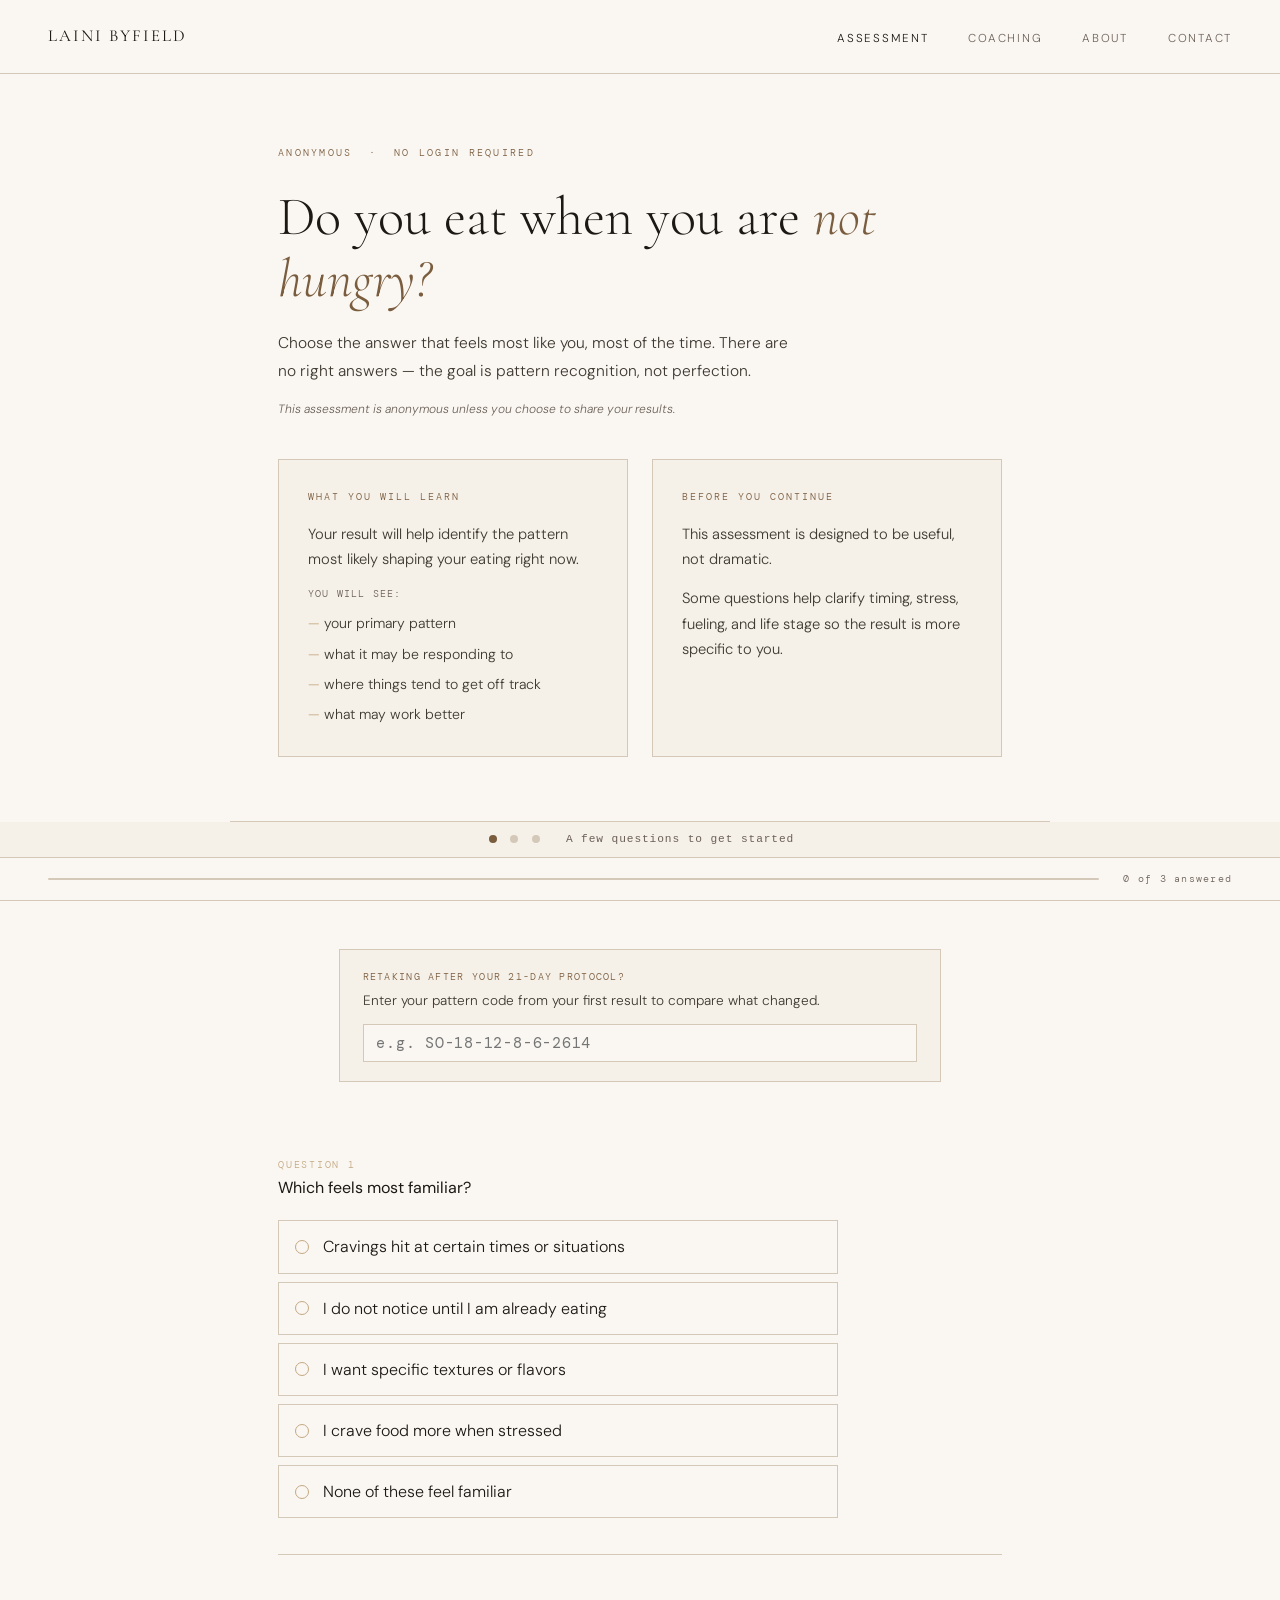
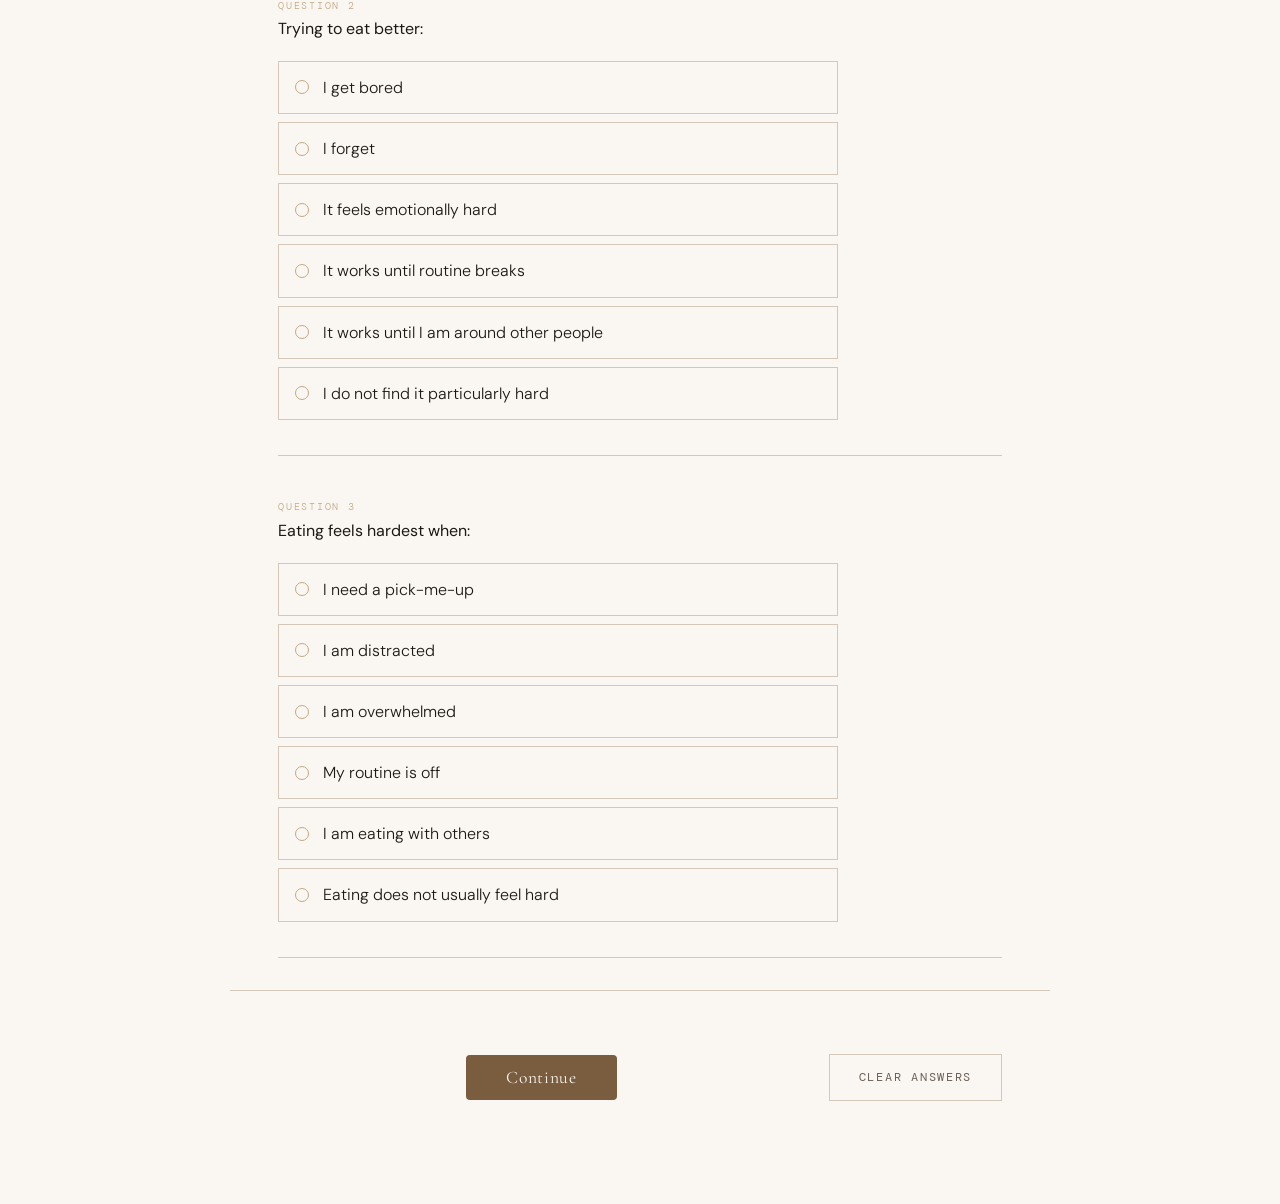
==== commit febbd6f0: "Add files via upload" ====
--- a/assessment.html
+++ b/assessment.html
@@ -486,6 +486,52 @@
   }
 
   /* Prior code visibility — must be inline since site.css not linked here */
+
+  /* Prescreen exit message */
+  .prescreen-exit {
+    display: none;
+    background: var(--cream);
+    border-left: 3px solid var(--accent);
+    padding: 1.5rem 2rem;
+    margin: 1.5rem 0;
+    border-radius: 0 4px 4px 0;
+  }
+  .prescreen-exit p {
+    font-family: 'DM Sans', sans-serif;
+    font-size: 0.95rem;
+    color: var(--ink-light);
+    margin-bottom: 1rem;
+    line-height: 1.6;
+  }
+  .prescreen-exit-actions {
+    display: flex;
+    gap: 1rem;
+    flex-wrap: wrap;
+  }
+  .btn-exit-result {
+    font-family: 'DM Mono', monospace;
+    font-size: 0.72rem;
+    letter-spacing: 0.1em;
+    text-transform: uppercase;
+    background: var(--accent);
+    color: var(--warm-white);
+    border: none;
+    padding: 0.65rem 1.4rem;
+    border-radius: 3px;
+    cursor: pointer;
+  }
+  .btn-exit-continue {
+    font-family: 'DM Mono', monospace;
+    font-size: 0.72rem;
+    letter-spacing: 0.1em;
+    text-transform: uppercase;
+    background: transparent;
+    color: var(--accent);
+    border: 1px solid var(--accent);
+    padding: 0.65rem 1.4rem;
+    border-radius: 3px;
+    cursor: pointer;
+  }
   .hidden-input { display: none !important; }
   </style>
 </head>
@@ -562,6 +608,15 @@
     </div>
   </div>
 
+
+<div class="prescreen-exit" id="prescreenExitMsg">
+  <p id="prescreenExitText"></p>
+  <div class="prescreen-exit-actions">
+    <button class="btn-exit-result" id="prescreenResultBtn">View my result</button>
+    <button class="btn-exit-continue" id="prescreenContinueBtn">Continue the full assessment</button>
+  </div>
+</div>
+
 <div id="questionContainer"></div>
 </div>
 
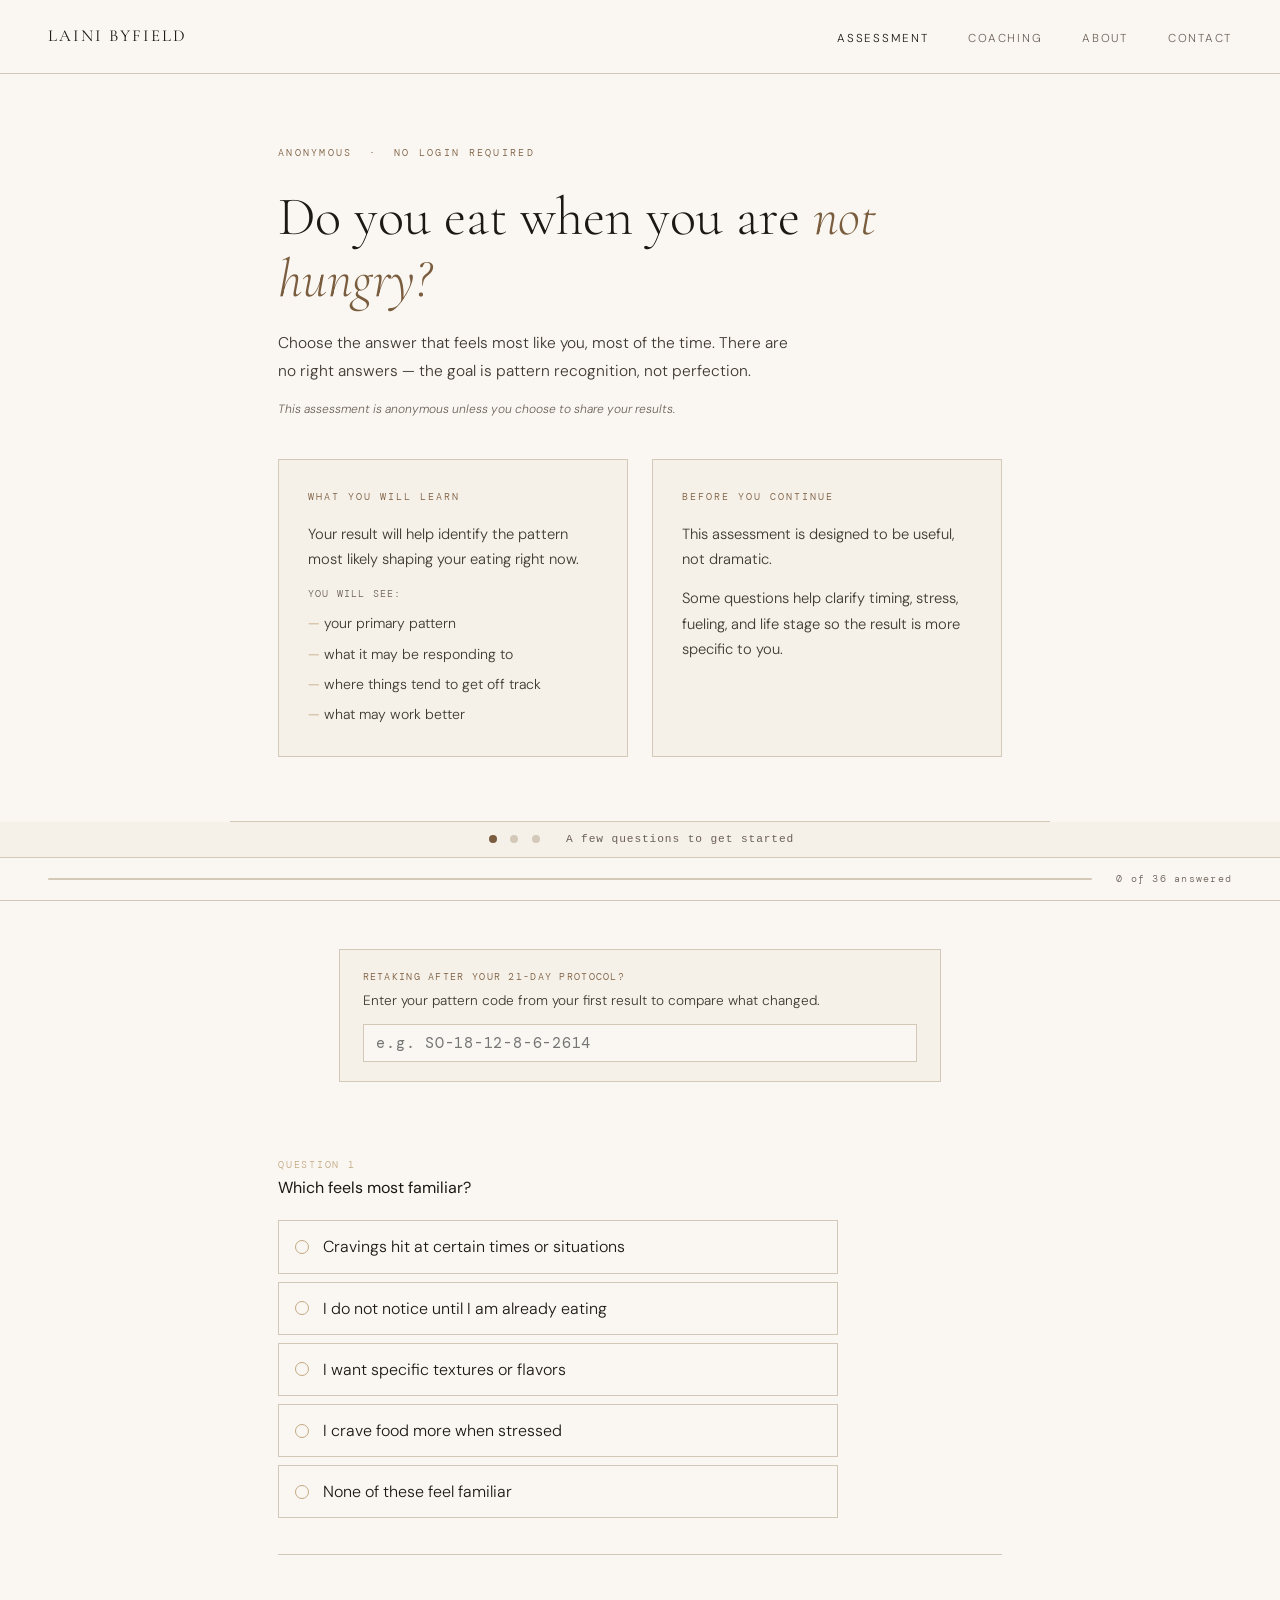
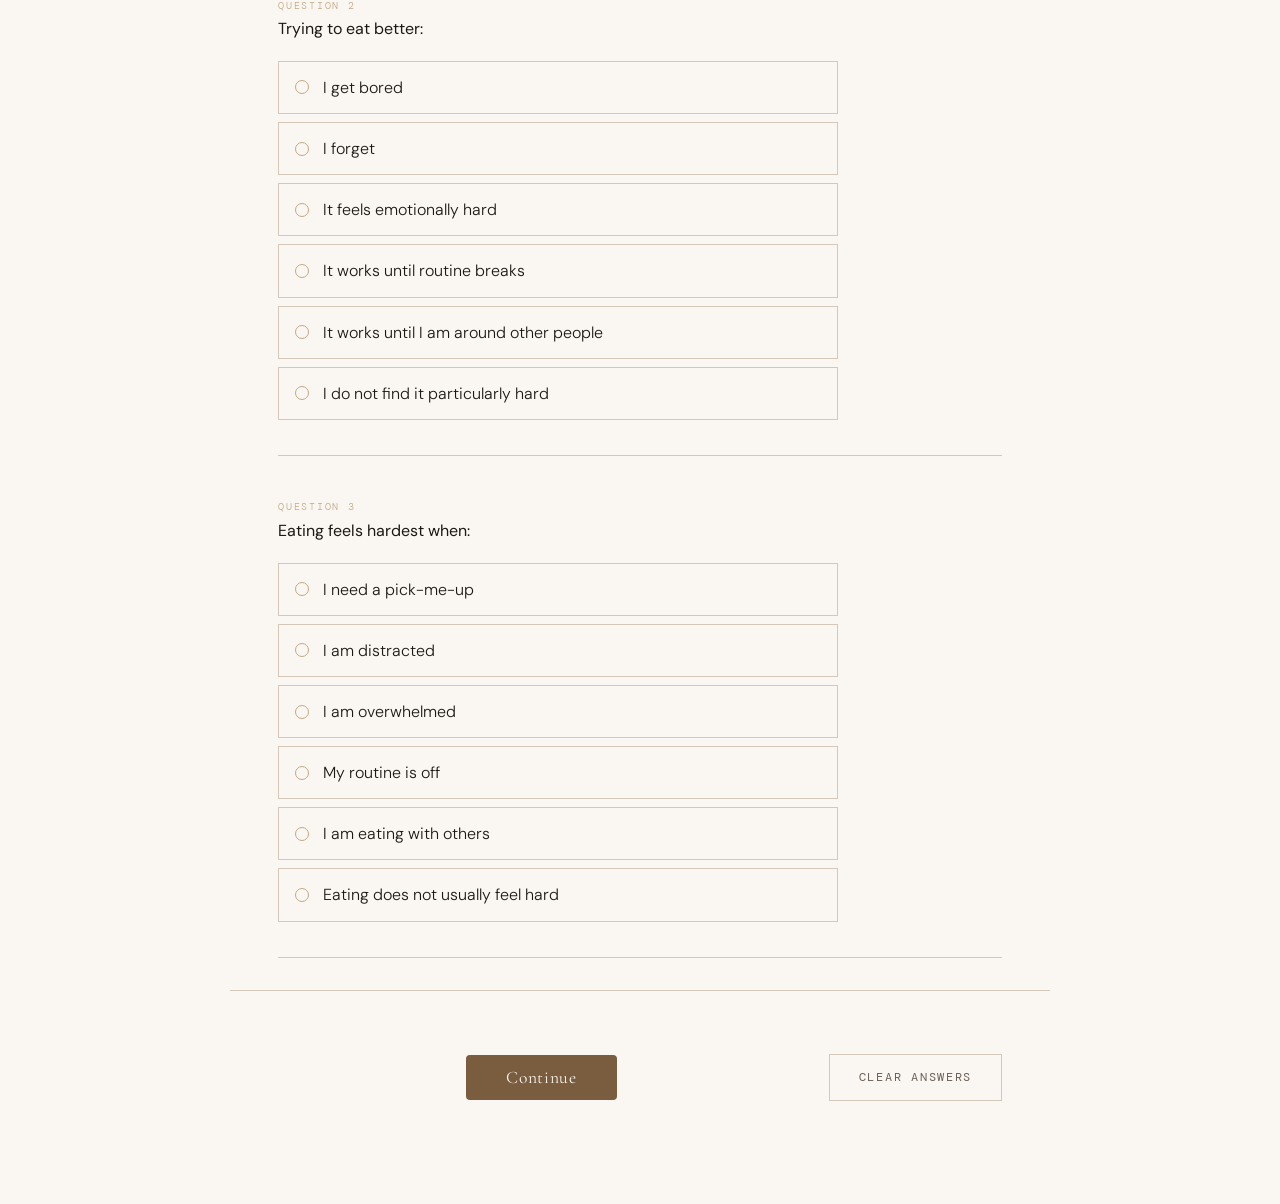
==== commit 3b241576: "Add files via upload" ====
--- a/assessment.html
+++ b/assessment.html
@@ -609,6 +609,8 @@
   </div>
 
 
+<div id="questionContainer"></div>
+
 <div class="prescreen-exit" id="prescreenExitMsg">
   <p id="prescreenExitText"></p>
   <div class="prescreen-exit-actions">
@@ -617,7 +619,7 @@
   </div>
 </div>
 
-<div id="questionContainer"></div>
+
 </div>
 
 <div class="form-actions">
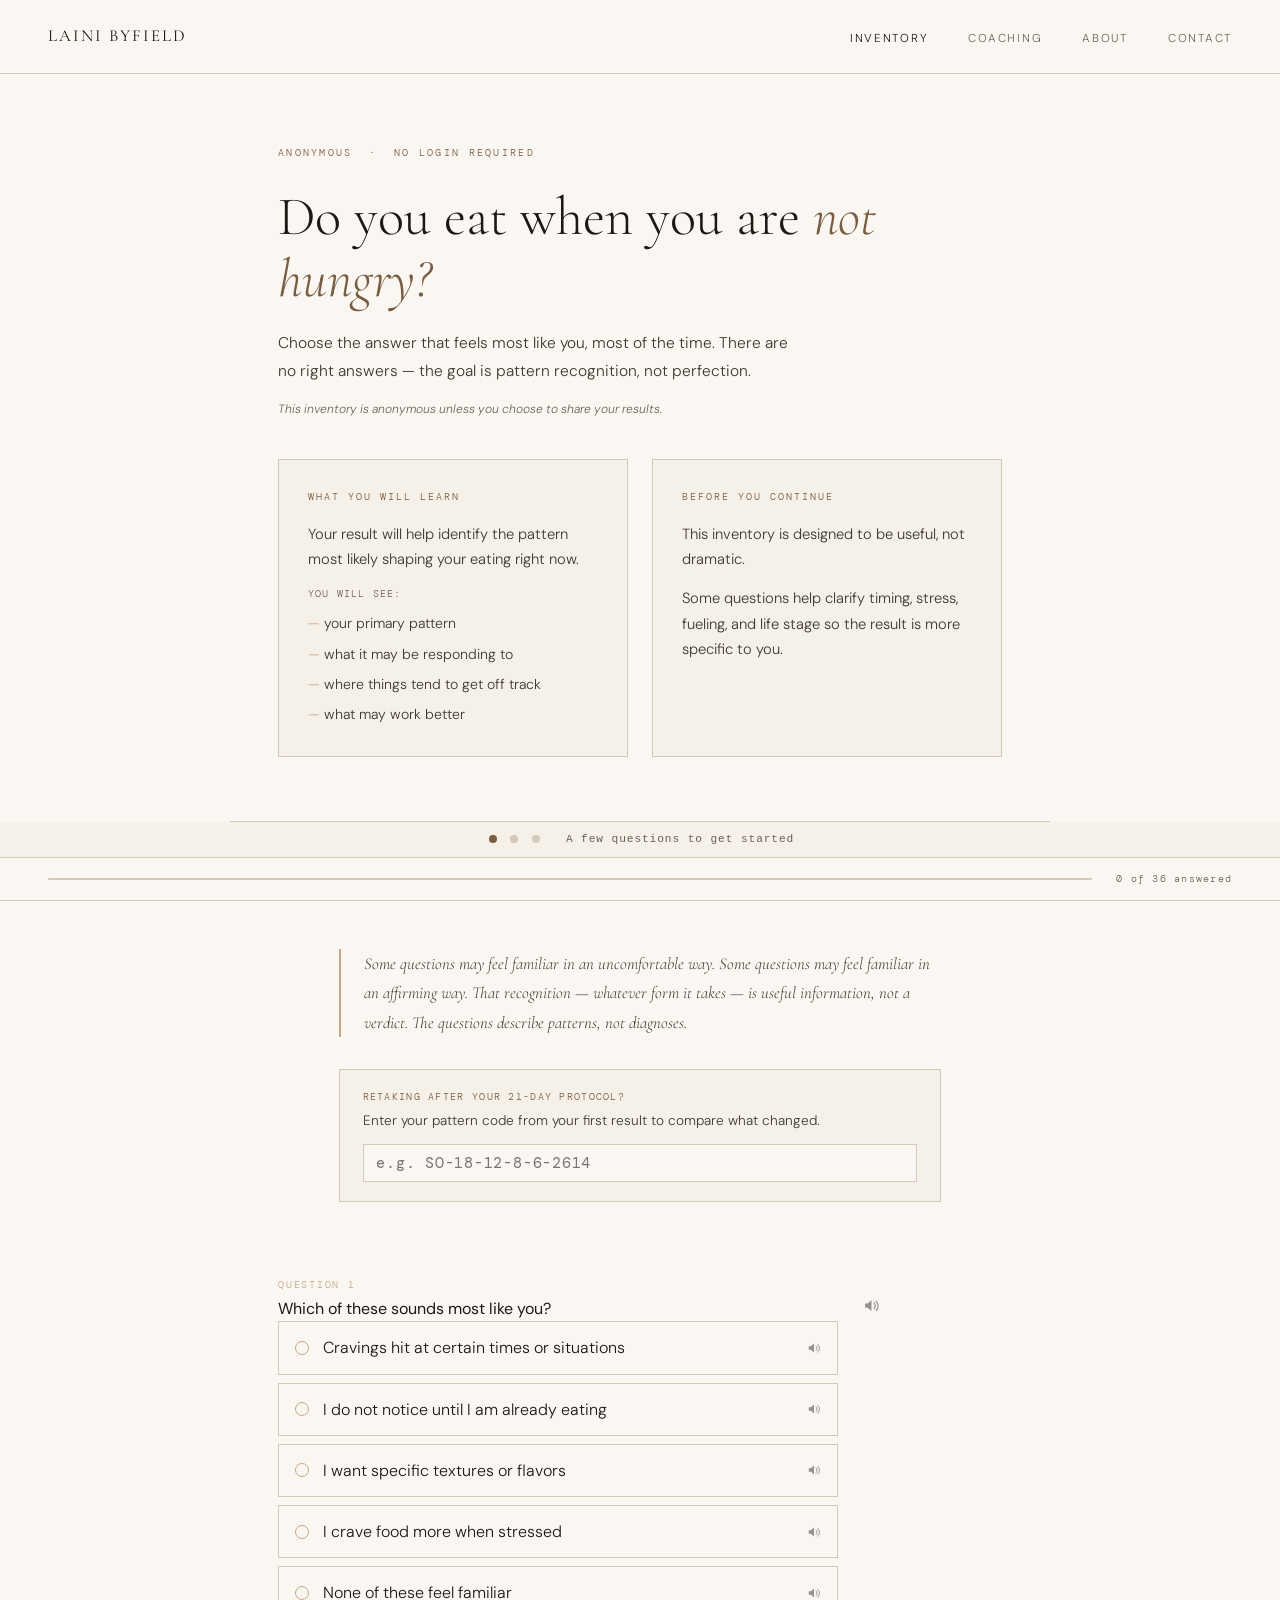
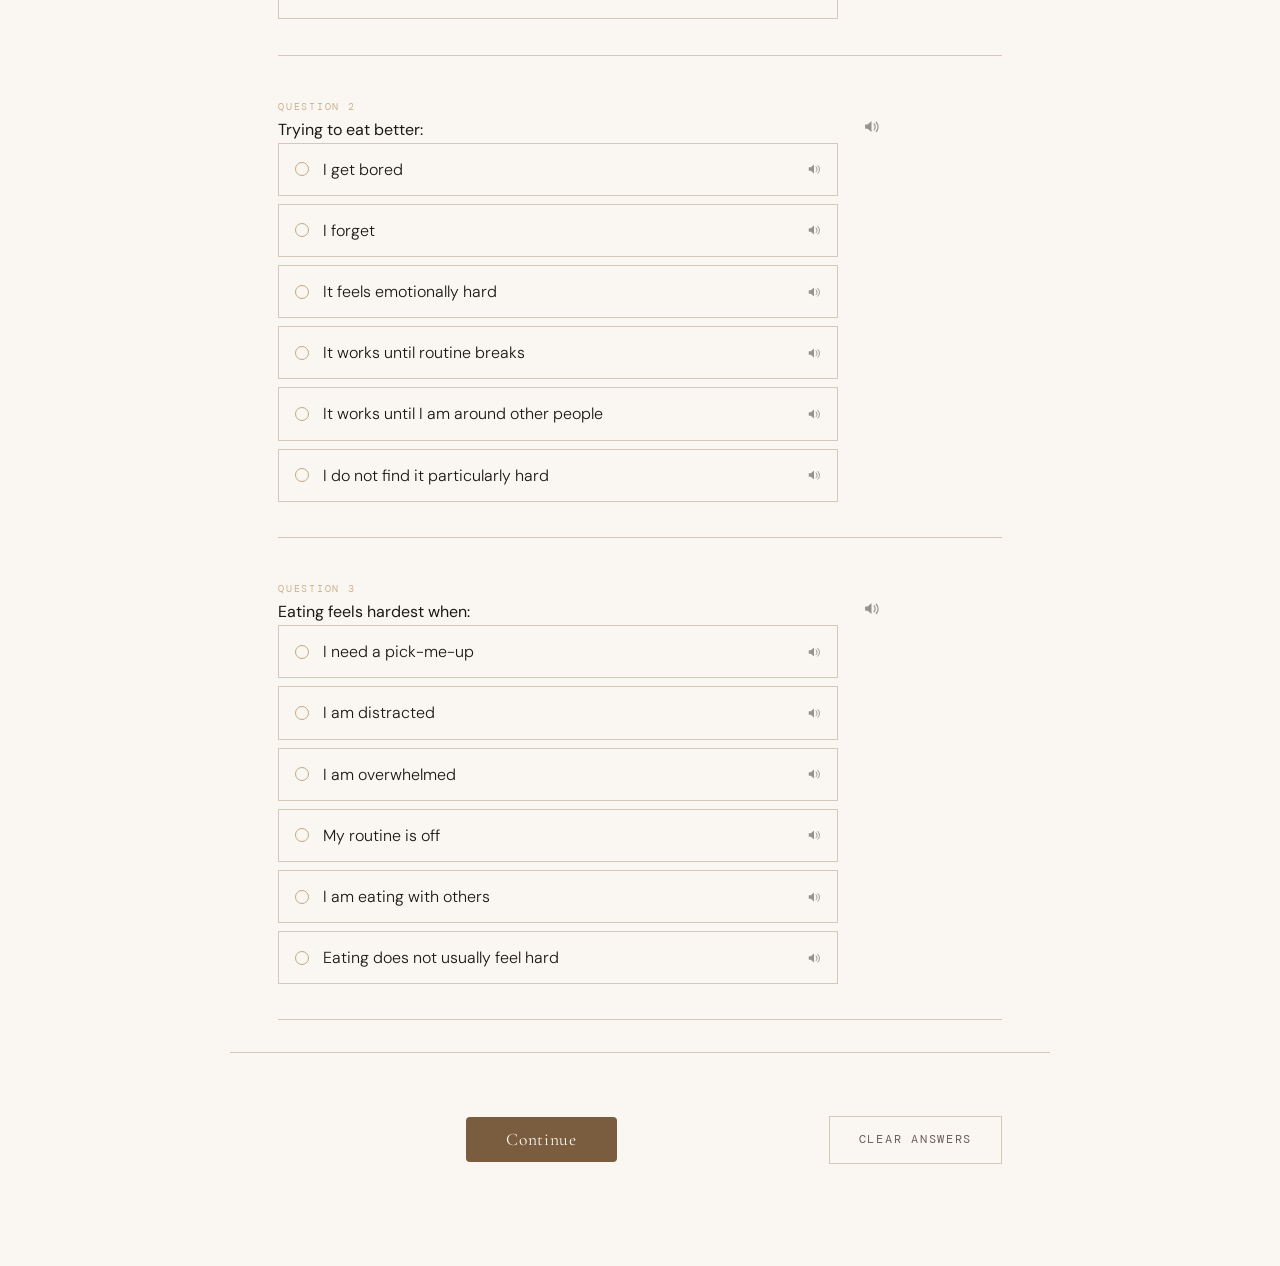
==== commit 1e30161d: "Add files via upload" ====
--- a/assessment.html
+++ b/assessment.html
@@ -6,7 +6,7 @@
   <link rel="apple-touch-icon" href="[data-uri]">
   <meta charset="UTF-8" />
   <meta name="viewport" content="width=device-width, initial-scale=1.0" />
-  <title>Eating Pattern Assessment | Laini Byfield</title>
+  <title>Eating Pattern Inventory | Laini Byfield</title>
   <link rel="preconnect" href="https://fonts.googleapis.com" />
   <link rel="preconnect" href="https://fonts.gstatic.com" crossorigin />
   <link href="https://fonts.googleapis.com/css2?family=Cormorant+Garamond:ital,wght@0,300;0,400;0,500;1,300;1,400&family=DM+Mono:wght@300;400&family=DM+Sans:wght@300;400;500&display=swap" rel="stylesheet" />
@@ -533,6 +533,7 @@
     cursor: pointer;
   }
   .hidden-input { display: none !important; }
+  .unanswered-flag { outline: 2px solid #c0392b; outline-offset: 4px; border-radius: 2px; }
   </style>
 </head>
 <body>
@@ -540,7 +541,7 @@
 <nav>
   <a href="index.html" class="nav-name">Laini Byfield</a>
   <ul class="nav-links">
-    <li><a href="assessment.html" class="active">Assessment</a></li>
+    <li><a href="assessment.html" class="active">Inventory</a></li>
     <li><a href="index.html#coaching">Coaching</a></li>
     <li><a href="index.html#about">About</a></li>
     <li><a href="index.html#contact">Contact</a></li>
@@ -551,7 +552,7 @@
   <p class="eyebrow">Anonymous &nbsp;&middot;&nbsp; No login required</p>
   <h1>Do you eat when you are <em>not hungry?</em></h1>
   <p class="page-sub">Choose the answer that feels most like you, most of the time. There are no right answers — the goal is pattern recognition, not perfection.</p>
-  <p class="note-small">This assessment is anonymous unless you choose to share your results.</p>
+  <p class="note-small">This inventory is anonymous unless you choose to share your results.</p>
 
   <div class="hero-cards">
     <div class="hero-card">
@@ -567,7 +568,7 @@
     </div>
     <div class="hero-card">
       <span class="card-kicker">Before you continue</span>
-      <p class="card-body">This assessment is designed to be useful, not dramatic.</p>
+      <p class="card-body">This inventory is designed to be useful, not dramatic.</p>
       <p class="card-body">Some questions help clarify timing, stress, fueling, and life stage so the result is more specific to you.</p>
     </div>
   </div>
@@ -590,6 +591,11 @@
 
 <div class="questions-wrap">
   
+  <!-- Framing copy — addresses self-recognition anxiety before questions begin -->
+  <div class="framing-copy" style="max-width: 640px; margin: 0 auto 2rem auto; padding: 0 1.2rem;">
+    <p style="font-family: 'Cormorant Garamond', serif; font-size: 1.05rem; font-style: italic; color: var(--ink-light); line-height: 1.75; border-left: 2px solid var(--accent-light); padding-left: 1.4rem;">Some questions may feel familiar in an uncomfortable way. Some questions may feel familiar in an affirming way. That recognition — whatever form it takes — is useful information, not a verdict. The questions describe patterns, not diagnoses.</p>
+  </div>
+
   <!-- Prior code entry — for day-21 retakes -->
   <div class="prior-code-section" id="priorCodeSection">
     <div class="prior-code-inner">
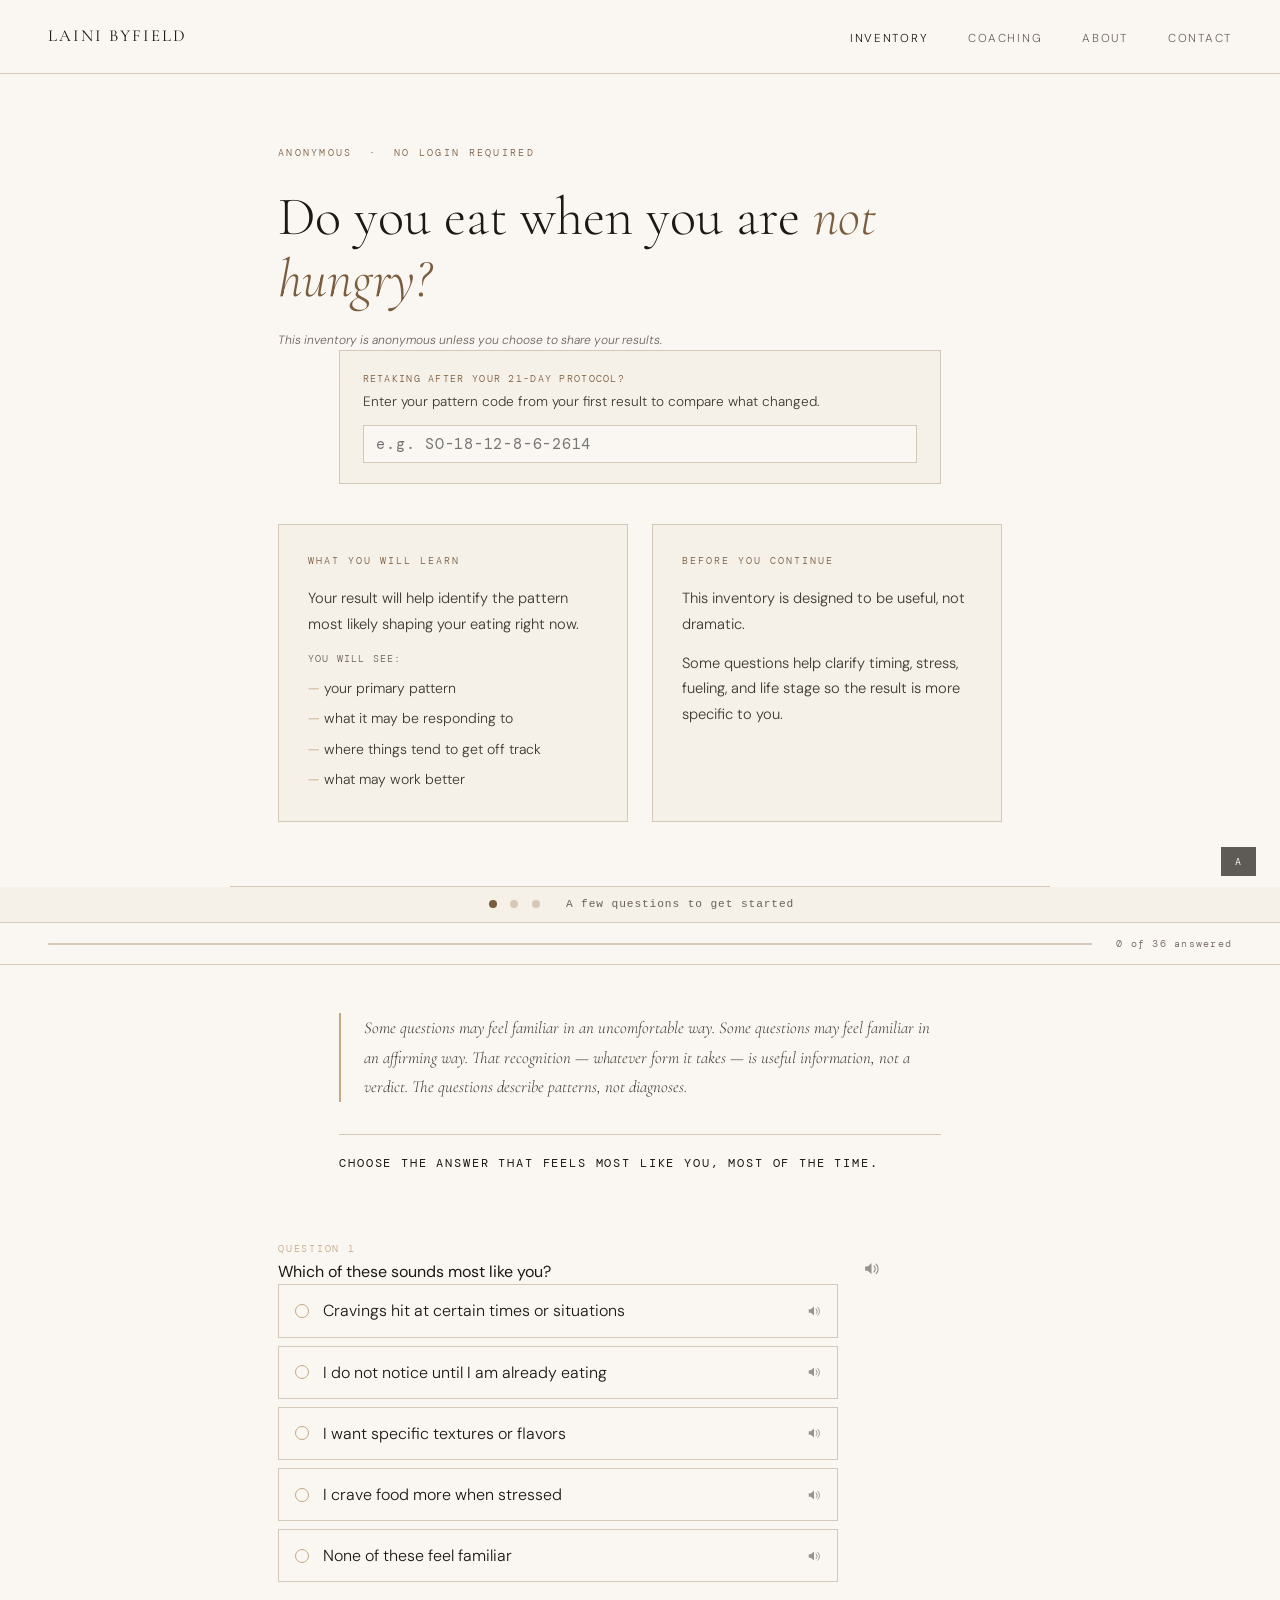
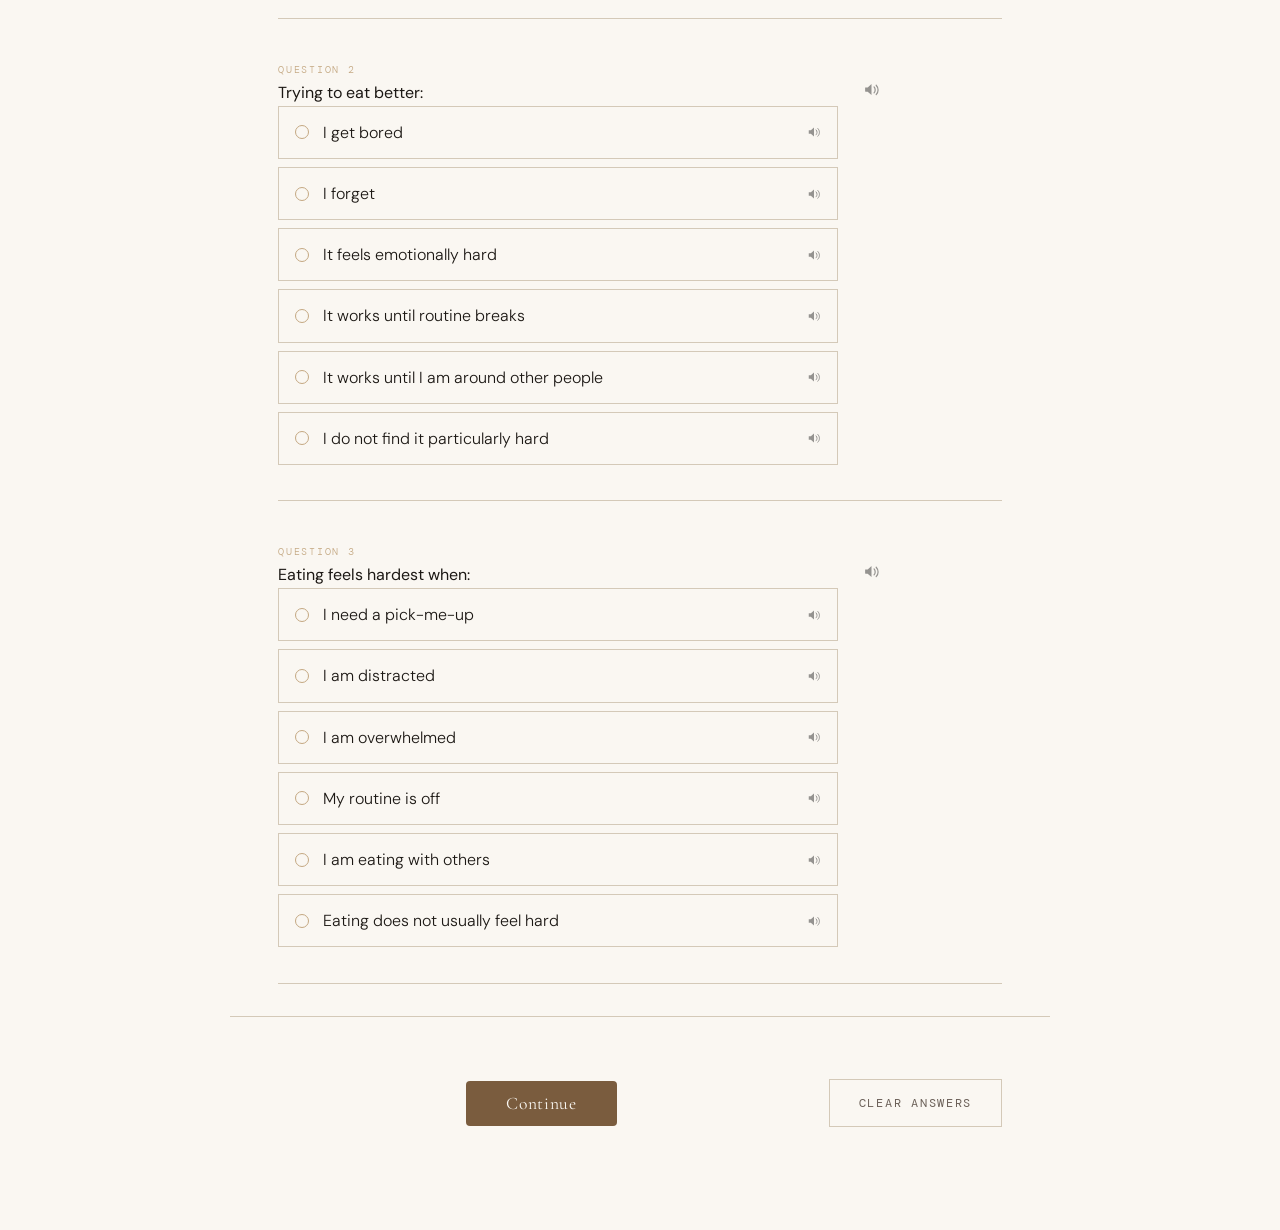
==== commit 0e7213c4: "Add files via upload" ====
--- a/assessment.html
+++ b/assessment.html
@@ -534,6 +534,54 @@
   }
   .hidden-input { display: none !important; }
   .unanswered-flag { outline: 2px solid #c0392b; outline-offset: 4px; border-radius: 2px; }
+
+  /* ── HIGH CONTRAST MODE ────────────────────────────────────────────────── */
+  body.high-contrast {
+    --cream: #ffffff;
+    --warm-white: #f5f3f0;
+    --ink: #111111;
+    --ink-light: #2a2520;
+    --muted: #4a4540;
+    --accent: #6b4e2e;
+    --accent-light: #9e7a52;
+    --rule: #9e9080;
+  }
+  body.high-contrast nav {
+    background: #f5f3f0;
+    border-bottom-color: #9e9080;
+  }
+  body.high-contrast .question-card,
+  body.high-contrast .option-row {
+    background: #ffffff;
+    border-color: #9e9080;
+  }
+  body.high-contrast .option-row:hover {
+    background: #f0ede8;
+  }
+
+  /* Toggle button */
+  .contrast-toggle {
+    position: fixed;
+    bottom: 1.5rem;
+    right: 1.5rem;
+    z-index: 200;
+    background: var(--ink);
+    color: var(--warm-white);
+    border: none;
+    font-family: 'DM Mono', monospace;
+    font-size: 0.62rem;
+    letter-spacing: 0.14em;
+    text-transform: uppercase;
+    padding: 0.5rem 0.85rem;
+    cursor: pointer;
+    opacity: 0.7;
+    transition: opacity 0.2s;
+  }
+  .contrast-toggle:hover { opacity: 1; }
+  body.high-contrast .contrast-toggle {
+    background: var(--ink);
+    color: var(--warm-white);
+  }
   </style>
 </head>
 <body>
@@ -551,8 +599,25 @@
 <div class="page-hero">
   <p class="eyebrow">Anonymous &nbsp;&middot;&nbsp; No login required</p>
   <h1>Do you eat when you are <em>not hungry?</em></h1>
-  <p class="page-sub">Choose the answer that feels most like you, most of the time. There are no right answers — the goal is pattern recognition, not perfection.</p>
   <p class="note-small">This inventory is anonymous unless you choose to share your results.</p>
+
+  <!-- Prior code entry — retakers know immediately, first-timers skip past naturally -->
+  <div class="prior-code-section" id="priorCodeSection">
+    <div class="prior-code-inner">
+      <p class="prior-code-label">RETAKING AFTER YOUR 21-DAY PROTOCOL?</p>
+      <p class="prior-code-hint">Enter your pattern code from your first result to compare what changed.</p>
+      <div class="prior-code-row">
+        <input type="text" id="priorCodeInput" class="prior-code-input"
+               placeholder="e.g. SO-18-12-8-6-2614"
+               maxlength="24"
+               autocomplete="off"
+               autocorrect="off"
+               autocapitalize="characters" />
+        <button type="button" id="priorCodeClear" class="prior-code-clear hidden-input">&times;</button>
+      </div>
+      <p class="prior-code-saved hidden-input" id="priorCodeSaved">Code saved — your results will include a comparison.</p>
+    </div>
+  </div>
 
   <div class="hero-cards">
     <div class="hero-card">
@@ -596,24 +661,13 @@
     <p style="font-family: 'Cormorant Garamond', serif; font-size: 1.05rem; font-style: italic; color: var(--ink-light); line-height: 1.75; border-left: 2px solid var(--accent-light); padding-left: 1.4rem;">Some questions may feel familiar in an uncomfortable way. Some questions may feel familiar in an affirming way. That recognition — whatever form it takes — is useful information, not a verdict. The questions describe patterns, not diagnoses.</p>
   </div>
 
-  <!-- Prior code entry — for day-21 retakes -->
-  <div class="prior-code-section" id="priorCodeSection">
-    <div class="prior-code-inner">
-      <p class="prior-code-label">RETAKING AFTER YOUR 21-DAY PROTOCOL?</p>
-      <p class="prior-code-hint">Enter your pattern code from your first result to compare what changed.</p>
-      <div class="prior-code-row">
-        <input type="text" id="priorCodeInput" class="prior-code-input"
-               placeholder="e.g. SO-18-12-8-6-2614"
-               maxlength="24"
-               autocomplete="off"
-               autocorrect="off"
-               autocapitalize="characters" />
-        <button type="button" id="priorCodeClear" class="prior-code-clear hidden-input">&times;</button>
-      </div>
-      <p class="prior-code-saved hidden-input" id="priorCodeSaved">Code saved — your results will include a comparison.</p>
+
+  <!-- Directive — positioned at moment of action, not in hero -->
+  <div style="max-width: 640px; margin: 2rem auto 1.5rem auto; padding: 0 1.2rem;">
+    <div style="border-top: 1px solid var(--rule); padding-top: 1.2rem;">
+      <p style="font-family: 'DM Mono', monospace; font-size: 0.72rem; letter-spacing: 0.16em; text-transform: uppercase; color: var(--ink); font-weight: 400;">Choose the answer that feels most like you, most of the time.</p>
     </div>
   </div>
-
 
 <div id="questionContainer"></div>
 
@@ -621,7 +675,7 @@
   <p id="prescreenExitText"></p>
   <div class="prescreen-exit-actions">
     <button class="btn-exit-result" id="prescreenResultBtn">View my result</button>
-    <button class="btn-exit-continue" id="prescreenContinueBtn">Continue the full assessment</button>
+    <button class="btn-exit-continue" id="prescreenContinueBtn">Continue the full inventory</button>
   </div>
 </div>
 
@@ -636,5 +690,31 @@
 
 <script src="assets/js/assessment.js" defer></script>
 
+<button class="contrast-toggle" id="contrastToggle" aria-label="Toggle high contrast">A</button>
+
+<script>
+// ── CONTRAST TOGGLE ───────────────────────────────────────────────────────────
+// Uses localStorage — persists across pages, never touches answer sessionStorage
+(function() {
+  const btn = document.getElementById('contrastToggle');
+  const KEY = 'lainiHighContrast';
+
+  function apply(on) {
+    document.body.classList.toggle('high-contrast', on);
+    btn.textContent = on ? 'A·' : 'A';
+    btn.title = on ? 'Standard contrast' : 'Higher contrast';
+  }
+
+  // Apply saved preference immediately
+  apply(localStorage.getItem(KEY) === '1');
+
+  btn.addEventListener('click', function() {
+    const next = !document.body.classList.contains('high-contrast');
+    localStorage.setItem(KEY, next ? '1' : '0');
+    apply(next);
+  });
+})();
+</script>
+
 </body>
 </html>
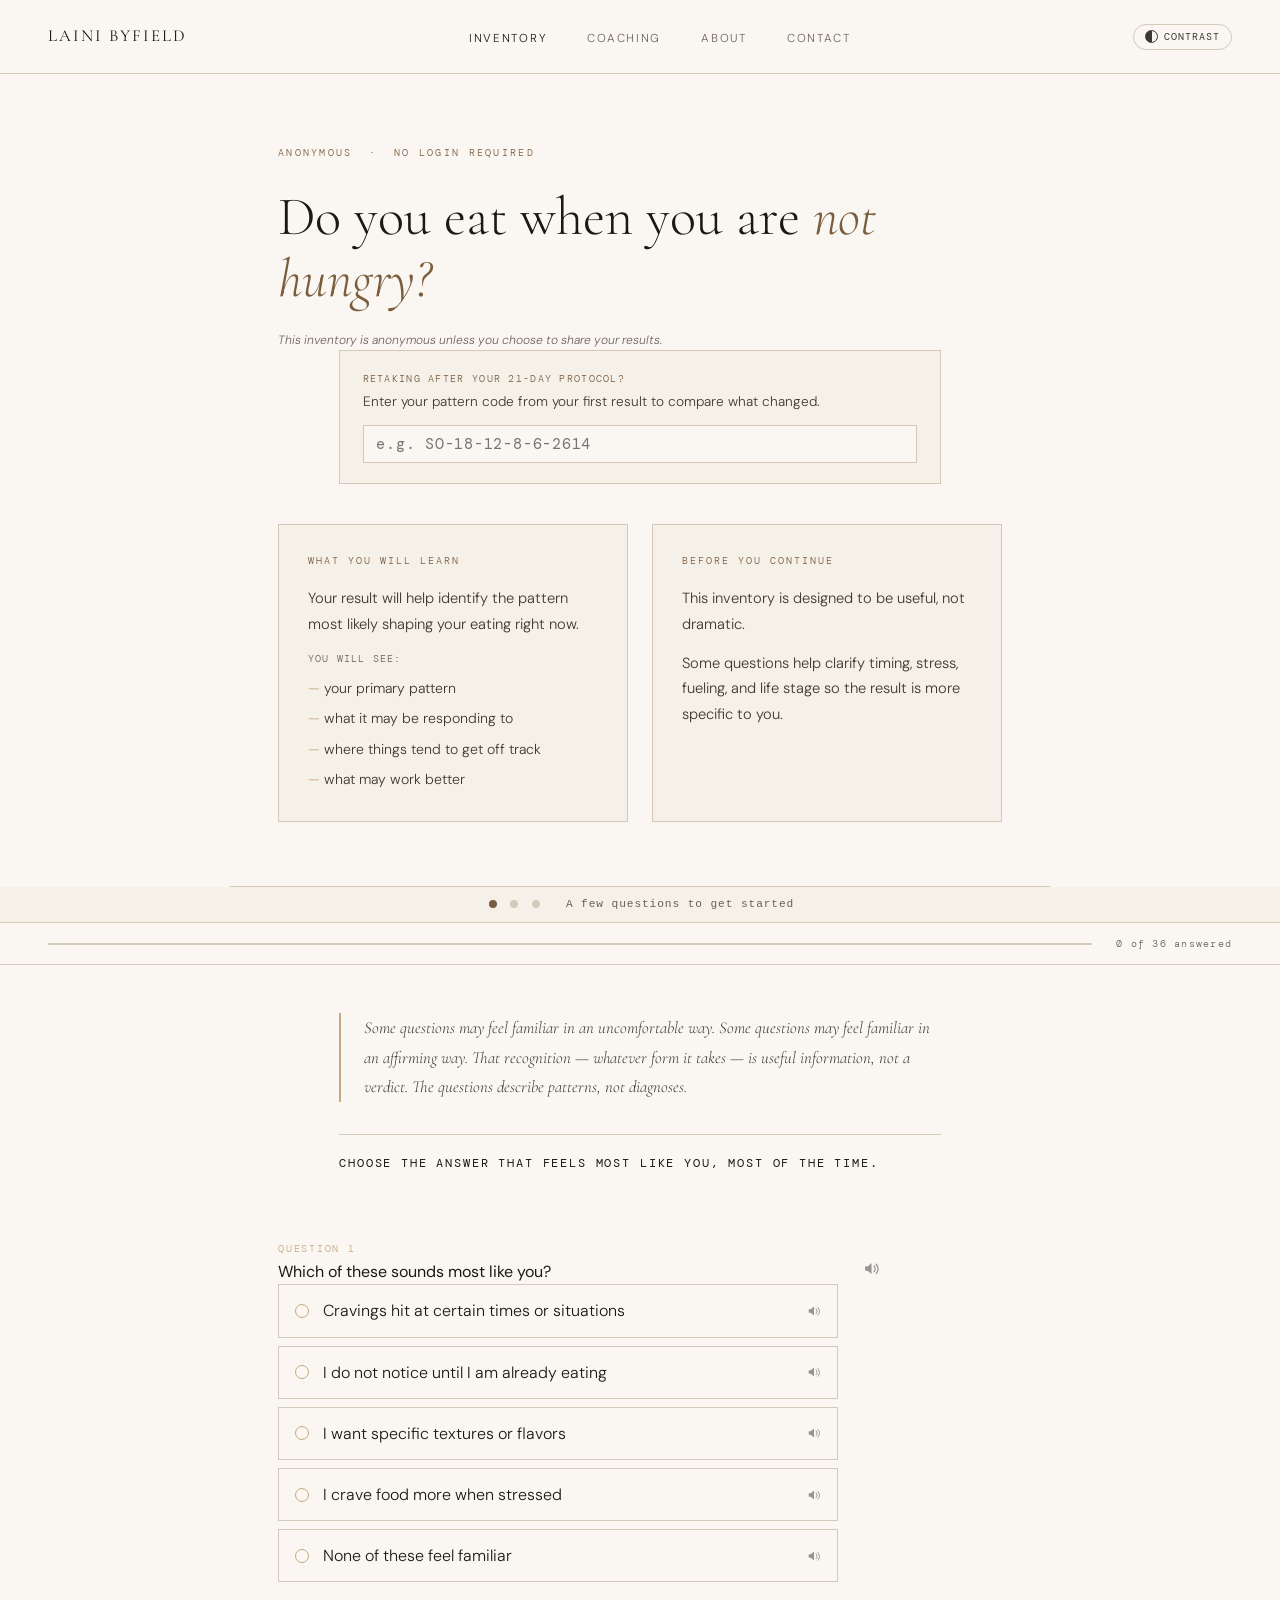
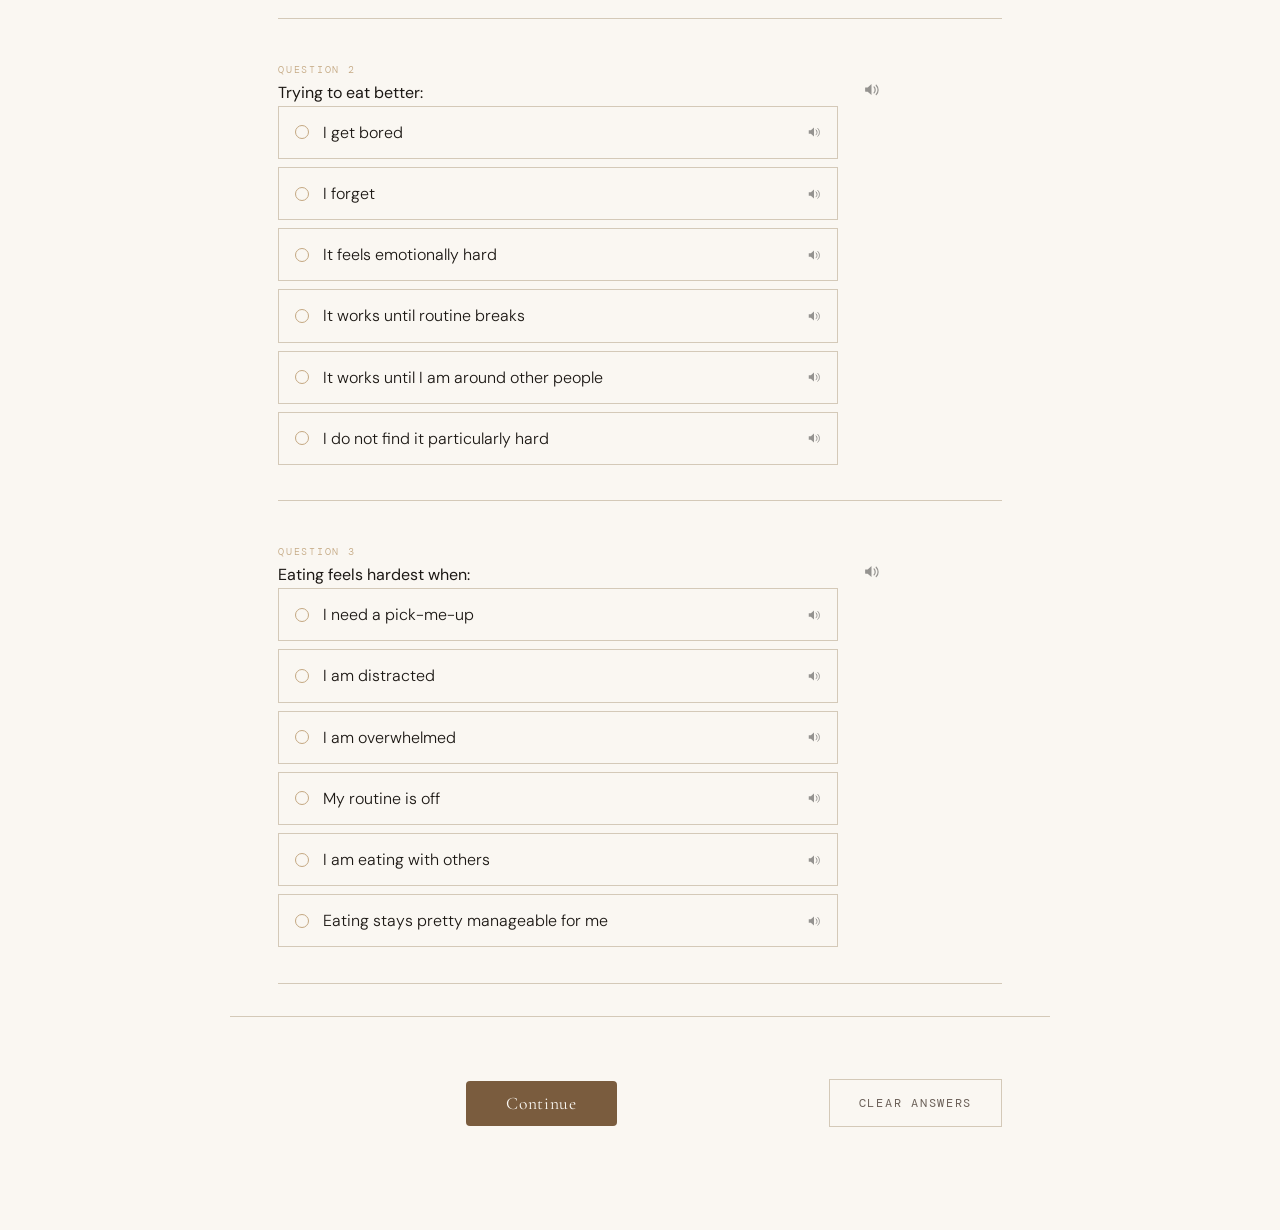
==== commit fed7163b: "Add files via upload" ====
--- a/assessment.html
+++ b/assessment.html
@@ -558,30 +558,43 @@
   body.high-contrast .option-row:hover {
     background: #f0ede8;
   }
-
-  /* Toggle button */
-  .contrast-toggle {
-    position: fixed;
-    bottom: 1.5rem;
-    right: 1.5rem;
-    z-index: 200;
-    background: var(--ink);
-    color: var(--warm-white);
-    border: none;
+  
+  /* Accessibility contrast toggle — nav-based, labeled */
+  .contrast-control {
+    display: inline-flex;
+    align-items: center;
+    gap: 0.4rem;
+    background: none;
+    border: 1px solid var(--rule);
+    border-radius: 999px;
+    padding: 0.35rem 0.7rem;
+    cursor: pointer;
     font-family: 'DM Mono', monospace;
-    font-size: 0.62rem;
-    letter-spacing: 0.14em;
+    font-size: 0.6rem;
+    letter-spacing: 0.1em;
     text-transform: uppercase;
-    padding: 0.5rem 0.85rem;
-    cursor: pointer;
-    opacity: 0.7;
-    transition: opacity 0.2s;
-  }
-  .contrast-toggle:hover { opacity: 1; }
-  body.high-contrast .contrast-toggle {
-    background: var(--ink);
-    color: var(--warm-white);
-  }
+    color: var(--ink-light);
+    transition: border-color 0.2s, color 0.2s;
+    white-space: nowrap;
+  }
+  .contrast-control:hover { border-color: var(--accent); color: var(--ink); }
+  .contrast-control .contrast-icon {
+    width: 13px; height: 13px;
+    border-radius: 50%;
+    border: 1.5px solid currentColor;
+    background: linear-gradient(90deg, currentColor 50%, transparent 50%);
+    display: inline-block;
+    flex-shrink: 0;
+  }
+  body.high-contrast .contrast-control {
+    border-color: var(--ink);
+    color: var(--ink);
+  }
+  @media (max-width: 600px) {
+    .contrast-control .contrast-label-text { display: none; }
+    .contrast-control { padding: 0.4rem; }
+  }
+
   </style>
 </head>
 <body>
@@ -594,6 +607,7 @@
     <li><a href="index.html#about">About</a></li>
     <li><a href="index.html#contact">Contact</a></li>
   </ul>
+  <button class="contrast-control" id="contrastToggle" aria-label="Toggle higher contrast mode" aria-pressed="false"><span class="contrast-icon"></span><span class="contrast-label-text">Contrast</span></button>
 </nav>
 
 <div class="page-hero">
@@ -690,24 +704,18 @@
 
 <script src="assets/js/assessment.js" defer></script>
 
-<button class="contrast-toggle" id="contrastToggle" aria-label="Toggle high contrast">A</button>
-
 <script>
-// ── CONTRAST TOGGLE ───────────────────────────────────────────────────────────
-// Uses localStorage — persists across pages, never touches answer sessionStorage
 (function() {
   const btn = document.getElementById('contrastToggle');
+  if (!btn) return;
   const KEY = 'lainiHighContrast';
-
+  const labelEl = btn.querySelector('.contrast-label-text');
   function apply(on) {
     document.body.classList.toggle('high-contrast', on);
-    btn.textContent = on ? 'A·' : 'A';
-    btn.title = on ? 'Standard contrast' : 'Higher contrast';
-  }
-
-  // Apply saved preference immediately
+    btn.setAttribute('aria-pressed', on ? 'true' : 'false');
+    if (labelEl) labelEl.textContent = on ? 'Contrast On' : 'Contrast';
+  }
   apply(localStorage.getItem(KEY) === '1');
-
   btn.addEventListener('click', function() {
     const next = !document.body.classList.contains('high-contrast');
     localStorage.setItem(KEY, next ? '1' : '0');
@@ -715,6 +723,5 @@
   });
 })();
 </script>
-
 </body>
 </html>
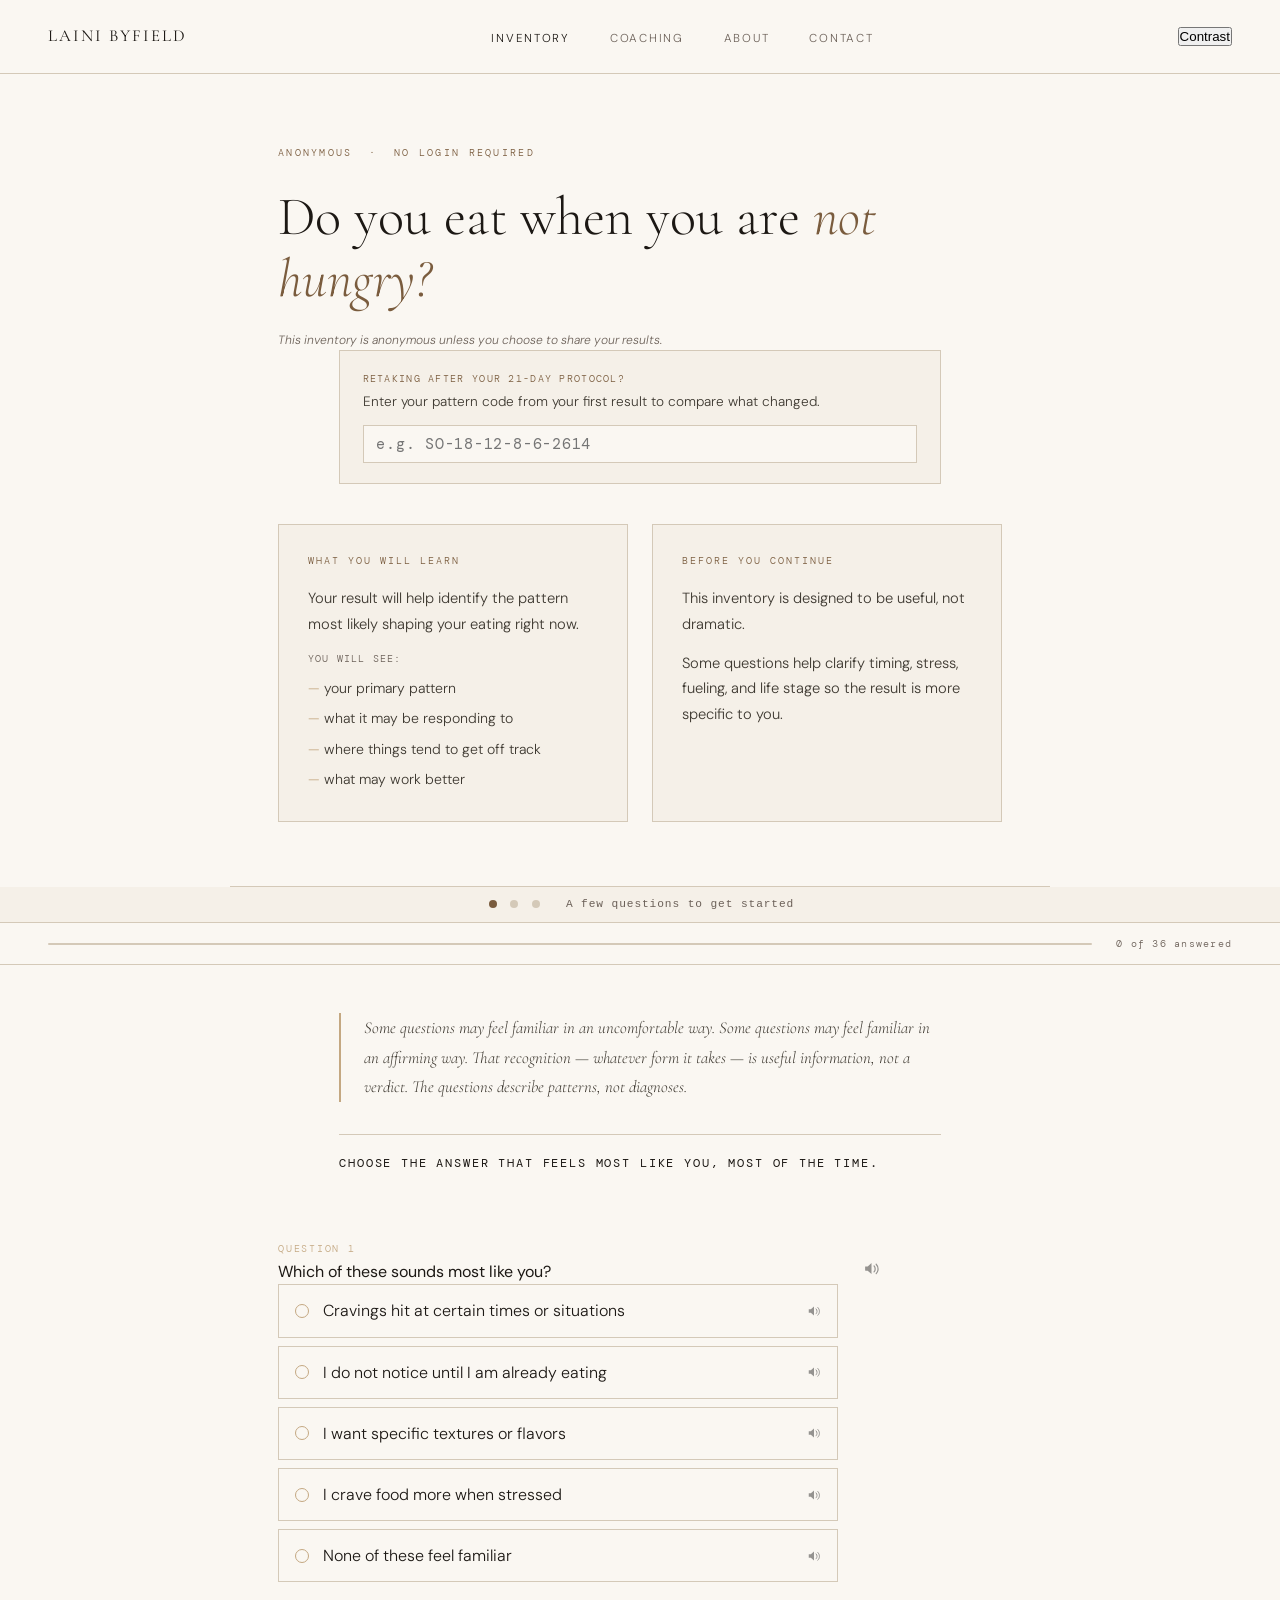
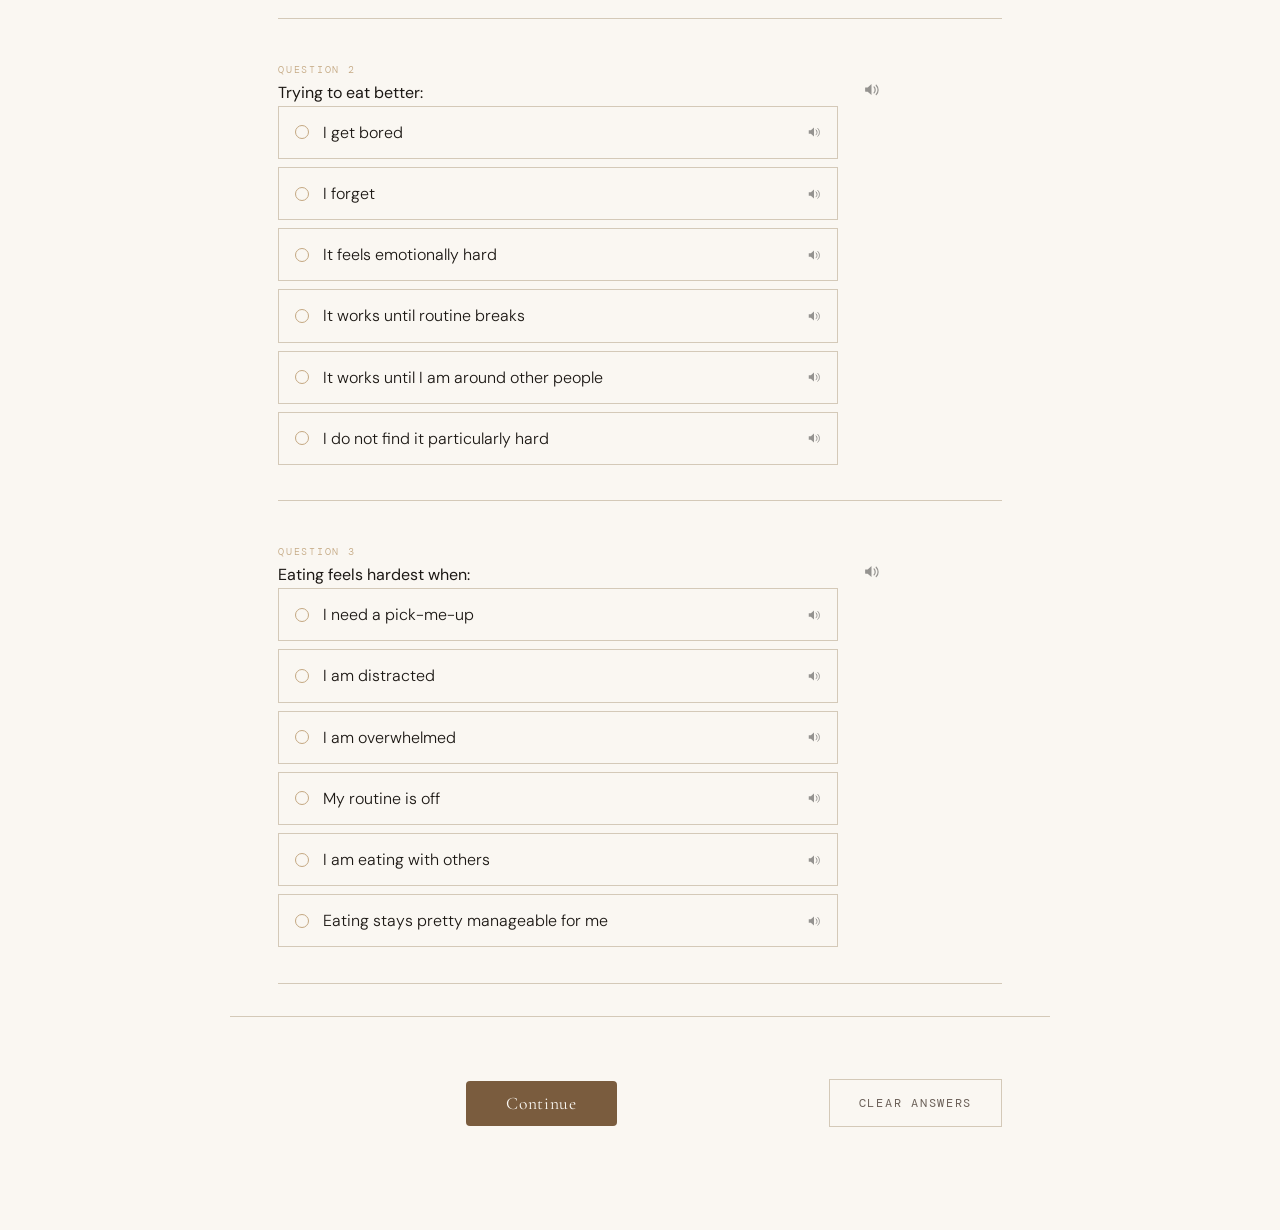
==== commit 62af8ca5: "Add files via upload" ====
--- a/assessment.html
+++ b/assessment.html
@@ -536,65 +536,6 @@
   .unanswered-flag { outline: 2px solid #c0392b; outline-offset: 4px; border-radius: 2px; }
 
   /* ── HIGH CONTRAST MODE ────────────────────────────────────────────────── */
-  body.high-contrast {
-    --cream: #ffffff;
-    --warm-white: #f5f3f0;
-    --ink: #111111;
-    --ink-light: #2a2520;
-    --muted: #4a4540;
-    --accent: #6b4e2e;
-    --accent-light: #9e7a52;
-    --rule: #9e9080;
-  }
-  body.high-contrast nav {
-    background: #f5f3f0;
-    border-bottom-color: #9e9080;
-  }
-  body.high-contrast .question-card,
-  body.high-contrast .option-row {
-    background: #ffffff;
-    border-color: #9e9080;
-  }
-  body.high-contrast .option-row:hover {
-    background: #f0ede8;
-  }
-  
-  /* Accessibility contrast toggle — nav-based, labeled */
-  .contrast-control {
-    display: inline-flex;
-    align-items: center;
-    gap: 0.4rem;
-    background: none;
-    border: 1px solid var(--rule);
-    border-radius: 999px;
-    padding: 0.35rem 0.7rem;
-    cursor: pointer;
-    font-family: 'DM Mono', monospace;
-    font-size: 0.6rem;
-    letter-spacing: 0.1em;
-    text-transform: uppercase;
-    color: var(--ink-light);
-    transition: border-color 0.2s, color 0.2s;
-    white-space: nowrap;
-  }
-  .contrast-control:hover { border-color: var(--accent); color: var(--ink); }
-  .contrast-control .contrast-icon {
-    width: 13px; height: 13px;
-    border-radius: 50%;
-    border: 1.5px solid currentColor;
-    background: linear-gradient(90deg, currentColor 50%, transparent 50%);
-    display: inline-block;
-    flex-shrink: 0;
-  }
-  body.high-contrast .contrast-control {
-    border-color: var(--ink);
-    color: var(--ink);
-  }
-  @media (max-width: 600px) {
-    .contrast-control .contrast-label-text { display: none; }
-    .contrast-control { padding: 0.4rem; }
-  }
-
   </style>
 </head>
 <body>
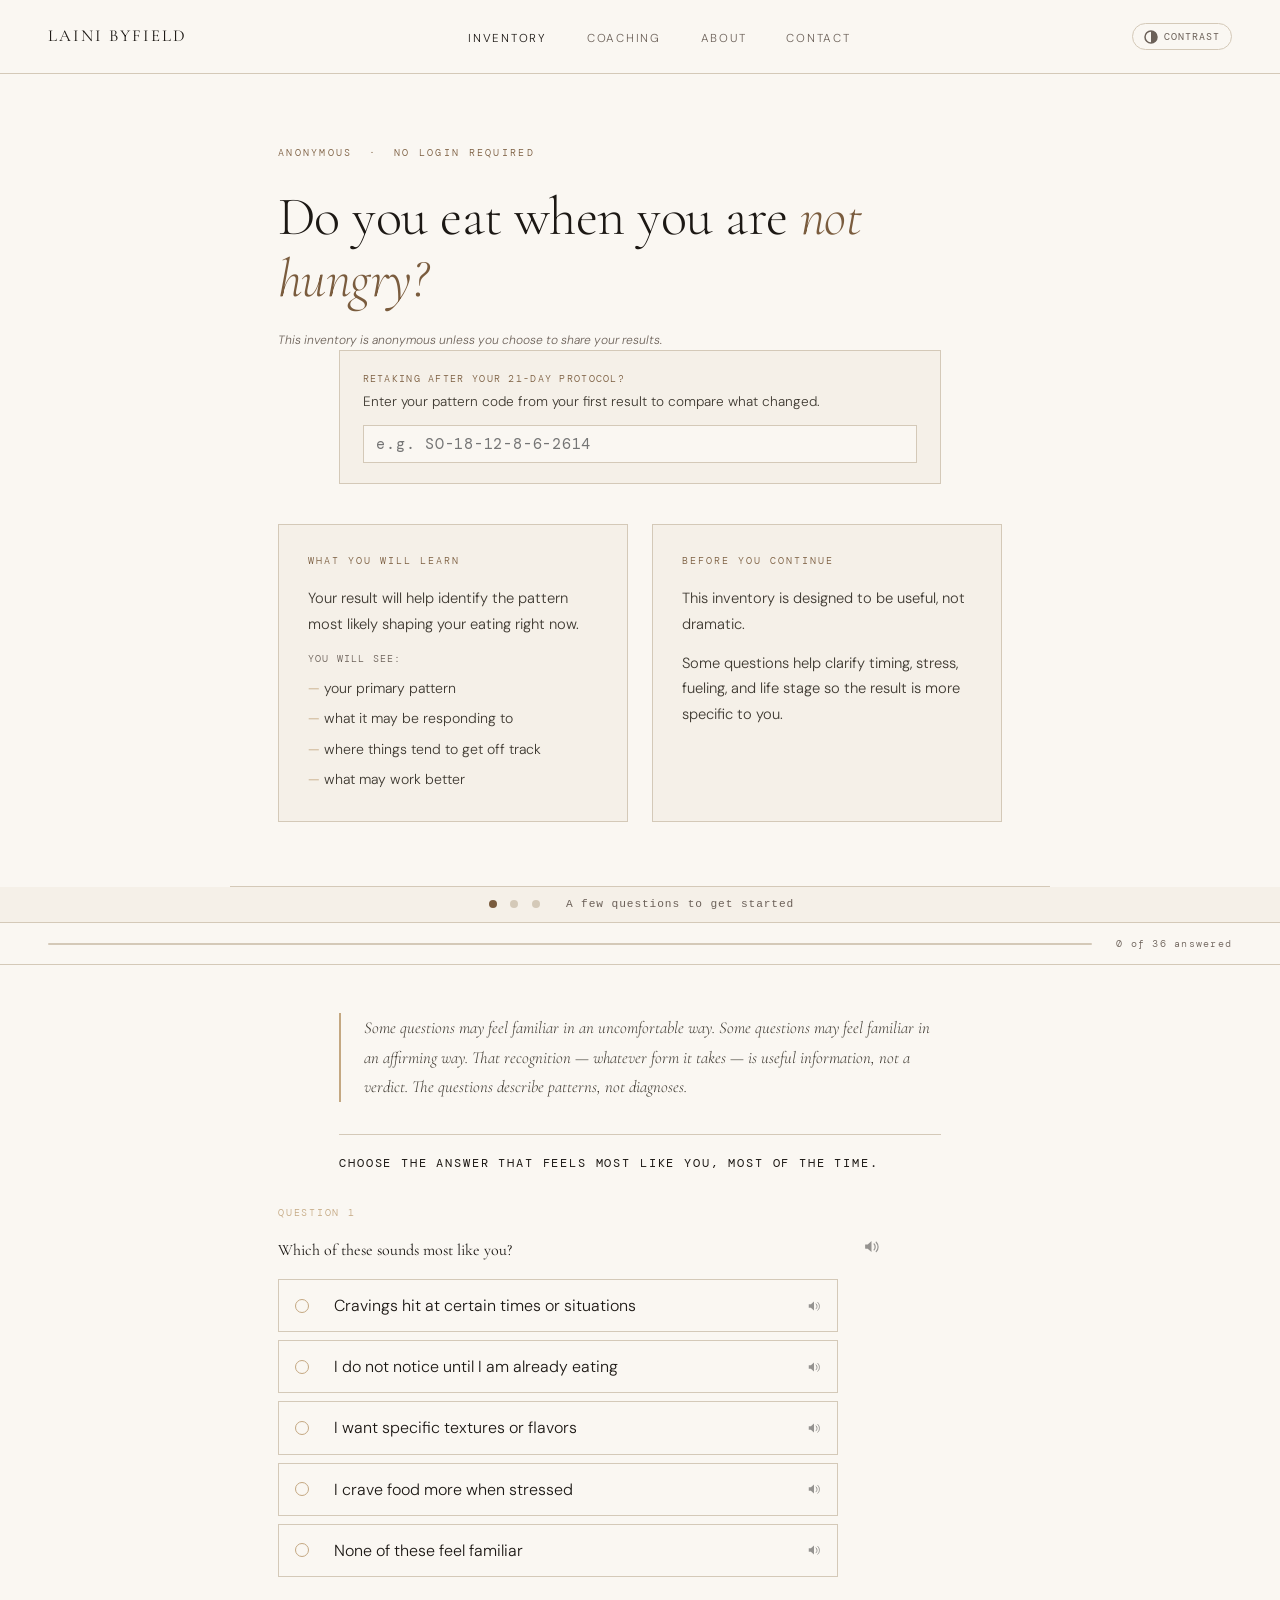
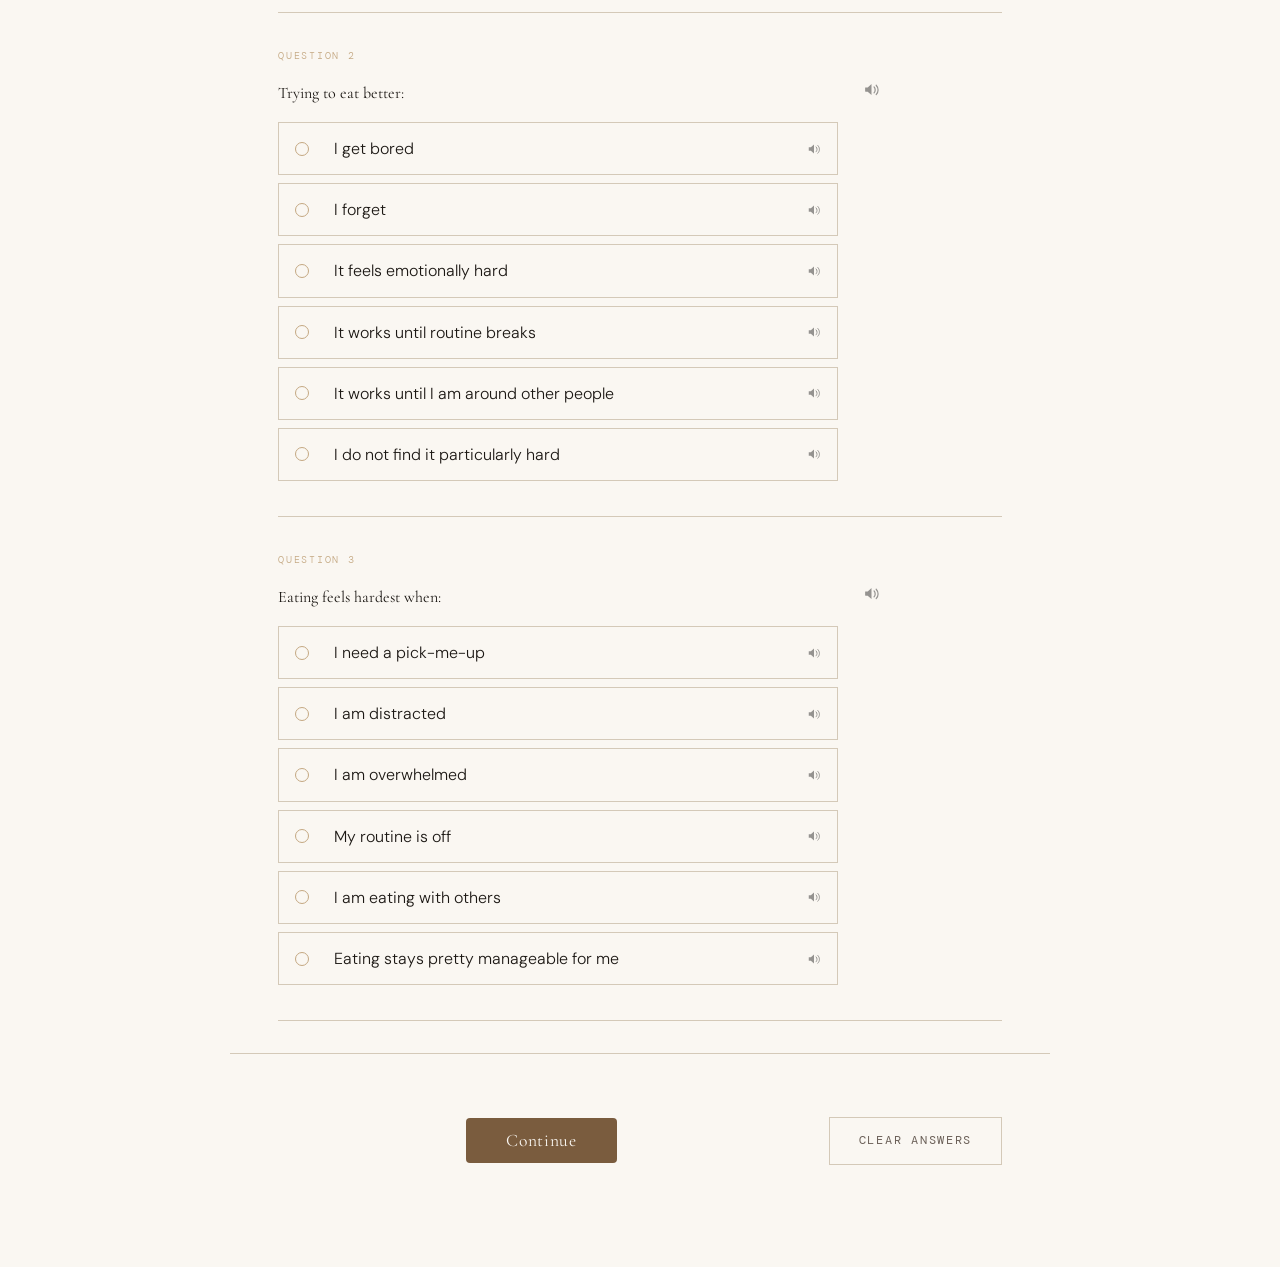
==== commit 2c2ec5dc: "Add files via upload" ====
--- a/assessment.html
+++ b/assessment.html
@@ -1,7 +1,7 @@
 <!DOCTYPE html>
 <html lang="en">
 <head>
-    <link rel="icon" type="image/x-icon" href="[data-uri]">
+    <link rel="icon" type="image/x-icon" href="[data-uri]">
   <link rel="icon" type="image/png" sizes="32x32" href="[data-uri]">
   <link rel="apple-touch-icon" href="[data-uri]">
   <meta charset="UTF-8" />
@@ -10,6 +10,7 @@
   <link rel="preconnect" href="https://fonts.googleapis.com" />
   <link rel="preconnect" href="https://fonts.gstatic.com" crossorigin />
   <link href="https://fonts.googleapis.com/css2?family=Cormorant+Garamond:ital,wght@0,300;0,400;0,500;1,300;1,400&family=DM+Mono:wght@300;400&family=DM+Sans:wght@300;400;500&display=swap" rel="stylesheet" />
+  <link rel="stylesheet" href="assets/css/site.css" />
   <style>
     :root {
       --cream: #f5f0e8;
@@ -36,7 +37,6 @@
       -webkit-font-smoothing: antialiased;
     }
 
-    /* NAV */
     nav {
       position: fixed;
       top: 0; left: 0; right: 0;
@@ -77,7 +77,6 @@
     .nav-links a:hover,
     .nav-links a.active { color: var(--ink); }
 
-    /* HERO */
     .page-hero {
       padding: 9rem 3rem 4rem;
       max-width: 820px;
@@ -122,7 +121,6 @@
       font-style: italic;
     }
 
-    /* PROGRESS BAR */
     .progress-bar-wrap {
       position: sticky;
       top: 65px;
@@ -161,7 +159,6 @@
       text-align: right;
     }
 
-    /* QUESTIONS */
     .questions-wrap {
       max-width: 820px;
       margin: 0 auto;
@@ -176,32 +173,12 @@
 
     .question-block:last-child { border-bottom: none; }
 
-    .question-block.answered {
-      background: transparent;
-    }
-
-    .question-meta {
-      margin-bottom: 0.6rem;
-    }
-
     .question-number {
       font-family: 'DM Mono', monospace;
       font-size: 0.62rem;
       letter-spacing: 0.18em;
       color: var(--accent-light);
       text-transform: uppercase;
-    }
-
-    .question-context {
-      font-size: 0.85rem;
-      color: var(--muted);
-      font-style: italic;
-      line-height: 1.65;
-      margin-bottom: 0.75rem;
-      max-width: 560px;
-      padding: 0.8rem 1rem;
-      border-left: 2px solid var(--accent-light);
-      background: var(--cream);
     }
 
     .question-text {
@@ -265,7 +242,6 @@
       line-height: 1.4;
     }
 
-    /* ACTIONS */
     .form-actions {
       max-width: 820px;
       margin: 0 auto;
@@ -327,7 +303,6 @@
 
     .helper-text.visible { display: block; }
 
-    /* HERO CARDS */
     .hero-cards {
       display: grid;
       grid-template-columns: 1fr 1fr;
@@ -389,7 +364,6 @@
       color: var(--accent-light);
     }
 
-    /* RESPONSIVE */
     @media (max-width: 768px) {
       nav { padding: 1.2rem 1.5rem; }
       .nav-links { display: none; }
@@ -439,9 +413,7 @@
       letter-spacing: 0.05em;
       outline: none;
     }
-    .prior-code-input:focus {
-      border-color: var(--accent);
-    }
+    .prior-code-input:focus { border-color: var(--accent); }
     .prior-code-clear {
       background: none;
       border: none;
@@ -457,85 +429,75 @@
       font-style: italic;
       margin-top: 0.5rem;
     }
-  
-  /* Pre-screen layer indicator */
-  .layer-indicator {
-    text-align: center;
-    padding: 0.5rem 1rem;
-    font-family: 'Courier New', monospace;
-    font-size: 0.7rem;
-    letter-spacing: 0.08em;
-    color: var(--muted, #6b6058);
-    background: var(--cream, #f5f0e8);
-    border-bottom: 1px solid var(--rule, #d4c9b8);
-  }
-  .layer-dot {
-    display: inline-block;
-    width: 8px; height: 8px;
-    border-radius: 50%;
-    background: var(--rule, #d4c9b8);
-    margin: 0 3px;
-    vertical-align: middle;
-    transition: background 0.3s;
-  }
-  .layer-dot.active {
-    background: var(--accent, #7a5c3e);
-  }
-  .continue-btn:hover {
-    background: #5a4030 !important;
-  }
-
-  /* Prior code visibility — must be inline since site.css not linked here */
-
-  /* Prescreen exit message */
-  .prescreen-exit {
-    display: none;
-    background: var(--cream);
-    border-left: 3px solid var(--accent);
-    padding: 1.5rem 2rem;
-    margin: 1.5rem 0;
-    border-radius: 0 4px 4px 0;
-  }
-  .prescreen-exit p {
-    font-family: 'DM Sans', sans-serif;
-    font-size: 0.95rem;
-    color: var(--ink-light);
-    margin-bottom: 1rem;
-    line-height: 1.6;
-  }
-  .prescreen-exit-actions {
-    display: flex;
-    gap: 1rem;
-    flex-wrap: wrap;
-  }
-  .btn-exit-result {
-    font-family: 'DM Mono', monospace;
-    font-size: 0.72rem;
-    letter-spacing: 0.1em;
-    text-transform: uppercase;
-    background: var(--accent);
-    color: var(--warm-white);
-    border: none;
-    padding: 0.65rem 1.4rem;
-    border-radius: 3px;
-    cursor: pointer;
-  }
-  .btn-exit-continue {
-    font-family: 'DM Mono', monospace;
-    font-size: 0.72rem;
-    letter-spacing: 0.1em;
-    text-transform: uppercase;
-    background: transparent;
-    color: var(--accent);
-    border: 1px solid var(--accent);
-    padding: 0.65rem 1.4rem;
-    border-radius: 3px;
-    cursor: pointer;
-  }
-  .hidden-input { display: none !important; }
-  .unanswered-flag { outline: 2px solid #c0392b; outline-offset: 4px; border-radius: 2px; }
-
-  /* ── HIGH CONTRAST MODE ────────────────────────────────────────────────── */
+
+    .layer-indicator {
+      text-align: center;
+      padding: 0.5rem 1rem;
+      font-family: 'Courier New', monospace;
+      font-size: 0.7rem;
+      letter-spacing: 0.08em;
+      color: var(--muted);
+      background: var(--cream);
+      border-bottom: 1px solid var(--rule);
+    }
+    .layer-dot {
+      display: inline-block;
+      width: 8px; height: 8px;
+      border-radius: 50%;
+      background: var(--rule);
+      margin: 0 3px;
+      vertical-align: middle;
+      transition: background 0.3s;
+    }
+    .layer-dot.active { background: var(--accent); }
+    .continue-btn:hover { background: #5a4030 !important; }
+
+    .prescreen-exit {
+      display: none;
+      background: var(--cream);
+      border-left: 3px solid var(--accent);
+      padding: 1.5rem 2rem;
+      margin: 1.5rem 0;
+      border-radius: 0 4px 4px 0;
+    }
+    .prescreen-exit p {
+      font-family: 'DM Sans', sans-serif;
+      font-size: 0.95rem;
+      color: var(--ink-light);
+      margin-bottom: 1rem;
+      line-height: 1.6;
+    }
+    .prescreen-exit-actions {
+      display: flex;
+      gap: 1rem;
+      flex-wrap: wrap;
+    }
+    .btn-exit-result {
+      font-family: 'DM Mono', monospace;
+      font-size: 0.72rem;
+      letter-spacing: 0.1em;
+      text-transform: uppercase;
+      background: var(--accent);
+      color: var(--warm-white);
+      border: none;
+      padding: 0.65rem 1.4rem;
+      border-radius: 3px;
+      cursor: pointer;
+    }
+    .btn-exit-continue {
+      font-family: 'DM Mono', monospace;
+      font-size: 0.72rem;
+      letter-spacing: 0.1em;
+      text-transform: uppercase;
+      background: transparent;
+      color: var(--accent);
+      border: 1px solid var(--accent);
+      padding: 0.65rem 1.4rem;
+      border-radius: 3px;
+      cursor: pointer;
+    }
+    .hidden-input { display: none !important; }
+    .unanswered-flag { outline: 2px solid #c0392b; outline-offset: 4px; border-radius: 2px; }
   </style>
 </head>
 <body>
@@ -548,7 +510,13 @@
     <li><a href="index.html#about">About</a></li>
     <li><a href="index.html#contact">Contact</a></li>
   </ul>
-  <button class="contrast-control" id="contrastToggle" aria-label="Toggle higher contrast mode" aria-pressed="false"><span class="contrast-icon"></span><span class="contrast-label-text">Contrast</span></button>
+  <button class="contrast-control" id="contrastToggle" aria-label="Toggle high contrast mode" aria-pressed="false">
+    <svg width="14" height="14" viewBox="0 0 14 14" fill="none" aria-hidden="true">
+      <circle cx="7" cy="7" r="6" stroke="currentColor" stroke-width="1.5"/>
+      <path d="M7 1a6 6 0 0 1 0 12V1z" fill="currentColor"/>
+    </svg>
+    <span class="contrast-label">Contrast</span>
+  </button>
 </nav>
 
 <div class="page-hero">
@@ -556,7 +524,6 @@
   <h1>Do you eat when you are <em>not hungry?</em></h1>
   <p class="note-small">This inventory is anonymous unless you choose to share your results.</p>
 
-  <!-- Prior code entry — retakers know immediately, first-timers skip past naturally -->
   <div class="prior-code-section" id="priorCodeSection">
     <div class="prior-code-inner">
       <p class="prior-code-label">RETAKING AFTER YOUR 21-DAY PROTOCOL?</p>
@@ -570,7 +537,7 @@
                autocapitalize="characters" />
         <button type="button" id="priorCodeClear" class="prior-code-clear hidden-input">&times;</button>
       </div>
-      <p class="prior-code-saved hidden-input" id="priorCodeSaved">Code saved — your results will include a comparison.</p>
+      <p class="prior-code-saved hidden-input" id="priorCodeSaved">Code saved &mdash; your results will include a comparison.</p>
     </div>
   </div>
 
@@ -594,7 +561,6 @@
   </div>
 </div>
 
-
 <div class="layer-indicator" id="layerIndicator">
   <span class="layer-dot active" id="dot1"></span>
   <span class="layer-dot" id="dot2"></span>
@@ -606,34 +572,32 @@
   <div class="progress-track">
     <div class="progress-fill" id="progressFill"></div>
   </div>
-  <span class="progress-count"><span id="answeredCount">0</span> of <span id="totalCount">37</span> answered</span>
+  <span class="progress-count"><span id="answeredCount">0</span> of <span id="totalCount">36</span> answered</span>
 </div>
 
 <div class="questions-wrap">
-  
+
   <!-- Framing copy — addresses self-recognition anxiety before questions begin -->
-  <div class="framing-copy" style="max-width: 640px; margin: 0 auto 2rem auto; padding: 0 1.2rem;">
-    <p style="font-family: 'Cormorant Garamond', serif; font-size: 1.05rem; font-style: italic; color: var(--ink-light); line-height: 1.75; border-left: 2px solid var(--accent-light); padding-left: 1.4rem;">Some questions may feel familiar in an uncomfortable way. Some questions may feel familiar in an affirming way. That recognition — whatever form it takes — is useful information, not a verdict. The questions describe patterns, not diagnoses.</p>
+  <div style="max-width: 640px; margin: 0 auto 2rem auto; padding: 0 1.2rem;">
+    <p style="font-family: 'Cormorant Garamond', serif; font-size: 1.05rem; font-style: italic; color: var(--ink-light); line-height: 1.75; border-left: 2px solid var(--accent-light); padding-left: 1.4rem;">Some questions may feel familiar in an uncomfortable way. Some questions may feel familiar in an affirming way. That recognition &mdash; whatever form it takes &mdash; is useful information, not a verdict. The questions describe patterns, not diagnoses.</p>
   </div>
 
-
-  <!-- Directive — positioned at moment of action, not in hero -->
+  <!-- Directive -->
   <div style="max-width: 640px; margin: 2rem auto 1.5rem auto; padding: 0 1.2rem;">
     <div style="border-top: 1px solid var(--rule); padding-top: 1.2rem;">
       <p style="font-family: 'DM Mono', monospace; font-size: 0.72rem; letter-spacing: 0.16em; text-transform: uppercase; color: var(--ink); font-weight: 400;">Choose the answer that feels most like you, most of the time.</p>
     </div>
   </div>
 
-<div id="questionContainer"></div>
-
-<div class="prescreen-exit" id="prescreenExitMsg">
-  <p id="prescreenExitText"></p>
-  <div class="prescreen-exit-actions">
-    <button class="btn-exit-result" id="prescreenResultBtn">View my result</button>
-    <button class="btn-exit-continue" id="prescreenContinueBtn">Continue the full inventory</button>
+  <div id="questionContainer"></div>
+
+  <div class="prescreen-exit" id="prescreenExitMsg">
+    <p id="prescreenExitText"></p>
+    <div class="prescreen-exit-actions">
+      <button class="btn-exit-result" id="prescreenResultBtn">View my result</button>
+      <button class="btn-exit-continue" id="prescreenContinueBtn">Continue the full inventory</button>
+    </div>
   </div>
-</div>
-
 
 </div>
 
@@ -649,17 +613,15 @@
 (function() {
   const btn = document.getElementById('contrastToggle');
   if (!btn) return;
-  const KEY = 'lainiHighContrast';
-  const labelEl = btn.querySelector('.contrast-label-text');
-  function apply(on) {
+  const apply = (on) => {
     document.body.classList.toggle('high-contrast', on);
-    btn.setAttribute('aria-pressed', on ? 'true' : 'false');
-    if (labelEl) labelEl.textContent = on ? 'Contrast On' : 'Contrast';
-  }
-  apply(localStorage.getItem(KEY) === '1');
-  btn.addEventListener('click', function() {
+    btn.setAttribute('aria-pressed', String(on));
+    btn.querySelector('.contrast-label').textContent = on ? 'Contrast On' : 'Contrast';
+  };
+  apply(localStorage.getItem('hc') === '1');
+  btn.addEventListener('click', () => {
     const next = !document.body.classList.contains('high-contrast');
-    localStorage.setItem(KEY, next ? '1' : '0');
+    localStorage.setItem('hc', next ? '1' : '0');
     apply(next);
   });
 })();
--- a/assets/css/site.css
+++ b/assets/css/site.css
@@ -0,0 +1,852 @@
+:root {
+  --cream: #f5f0e8;
+  --warm-white: #faf7f2;
+  --ink: #1c1814;
+  --ink-light: #3d3830;
+  --muted: #6b6058;
+  --accent: #7a5c3e;
+  --accent-light: #c4a882;
+  --rule: #d4c9b8;
+  --section-gap: 7rem;
+  --result-bg: #f7f2ec;
+  --shadow: 0 12px 40px rgba(28, 24, 20, 0.06);
+}
+
+*, *::before, *::after {
+  box-sizing: border-box;
+  margin: 0;
+  padding: 0;
+}
+
+html { scroll-behavior: smooth; }
+
+body {
+  background: var(--warm-white);
+  color: var(--ink);
+  font-family: 'DM Sans', sans-serif;
+  font-weight: 300;
+  line-height: 1.7;
+  font-size: 16px;
+  -webkit-font-smoothing: antialiased;
+}
+
+a { color: inherit; }
+
+nav {
+  position: fixed;
+  top: 0;
+  left: 0;
+  right: 0;
+  z-index: 100;
+  padding: 1.5rem 3rem;
+  display: flex;
+  justify-content: space-between;
+  align-items: center;
+  background: rgba(250, 247, 242, 0.94);
+  backdrop-filter: blur(10px);
+  border-bottom: 1px solid var(--rule);
+}
+
+.nav-name {
+  font-family: 'Cormorant Garamond', serif;
+  font-size: 1.05rem;
+  font-weight: 400;
+  letter-spacing: 0.12em;
+  text-transform: uppercase;
+  color: var(--ink);
+  text-decoration: none;
+}
+
+.nav-links {
+  display: flex;
+  gap: 2.5rem;
+  list-style: none;
+}
+
+.nav-links a {
+  font-size: 0.75rem;
+  letter-spacing: 0.15em;
+  text-transform: uppercase;
+  color: var(--muted);
+  text-decoration: none;
+  transition: color 0.2s;
+}
+
+.nav-links a:hover,
+.nav-links a.active { color: var(--ink); }
+
+.hero {
+  min-height: 100vh;
+  display: flex;
+  align-items: center;
+  padding: 10rem 3rem 6rem;
+  position: relative;
+  overflow: hidden;
+}
+
+.hero::before {
+  content: '';
+  position: absolute;
+  top: -20%;
+  right: -10%;
+  width: 55%;
+  height: 130%;
+  background: radial-gradient(ellipse at center, rgba(196, 168, 130, 0.12) 0%, transparent 70%);
+  pointer-events: none;
+}
+
+.hero-inner {
+  max-width: 900px;
+  margin: 0 auto;
+  width: 100%;
+}
+
+.eyebrow {
+  font-family: 'DM Mono', monospace;
+  font-size: 0.68rem;
+  letter-spacing: 0.2em;
+  text-transform: uppercase;
+  color: var(--accent);
+  margin-bottom: 2.5rem;
+}
+
+.hero h1,
+.page-hero h1 {
+  font-family: 'Cormorant Garamond', serif;
+  font-size: clamp(2.6rem, 6vw, 5rem);
+  font-weight: 300;
+  line-height: 1.15;
+  letter-spacing: -0.01em;
+  color: var(--ink);
+  margin-bottom: 2rem;
+  max-width: 760px;
+}
+
+.hero h1 em,
+.page-hero h1 em,
+.assessment-heading em,
+.page-heading em {
+  font-style: italic;
+  color: var(--accent);
+}
+
+.hero-sub,
+.page-sub {
+  font-size: 1.05rem;
+  color: var(--ink-light);
+  max-width: 560px;
+  line-height: 1.75;
+  margin-bottom: 3rem;
+}
+
+.rule {
+  width: 100%;
+  height: 1px;
+  background: var(--rule);
+}
+
+section,
+.page-shell {
+  padding: var(--section-gap) 3rem;
+  max-width: 980px;
+  margin: 0 auto;
+}
+
+.page-shell {
+  padding-top: 9rem;
+}
+
+.page-grid {
+  display: grid;
+  grid-template-columns: minmax(0, 1.45fr) minmax(280px, 0.8fr);
+  gap: 2.5rem;
+  align-items: start;
+}
+
+
+.section-label {
+  font-family: 'DM Mono', monospace;
+  font-size: 0.65rem;
+  letter-spacing: 0.22em;
+  text-transform: uppercase;
+  color: var(--accent-light);
+  margin-bottom: 3rem;
+  display: flex;
+  align-items: center;
+  gap: 1rem;
+}
+
+.section-label::after {
+  content: '';
+  flex: 1;
+  height: 1px;
+  background: var(--rule);
+  max-width: 80px;
+}
+
+.assessment-grid,
+.about-grid,
+.contact-inner,
+.result-layout {
+  display: grid;
+  grid-template-columns: 1fr 1fr;
+  gap: 4rem;
+  align-items: start;
+}
+
+.assessment-heading,
+.about-heading,
+.page-heading,
+.contact-heading,
+.result-title {
+  font-family: 'Cormorant Garamond', serif;
+  font-size: clamp(1.8rem, 3.5vw, 2.8rem);
+  font-weight: 300;
+  line-height: 1.2;
+  color: var(--ink);
+  margin-bottom: 1.5rem;
+}
+
+.body-text {
+  color: var(--ink-light);
+  font-size: 0.97rem;
+  line-height: 1.8;
+  margin-bottom: 1.2rem;
+}
+
+.small-muted {
+  font-size: 0.85rem;
+  color: var(--muted);
+}
+
+.note-small,
+.helper-text,
+.privacy-note,
+.progress-text {
+  font-size: 0.82rem;
+  color: var(--muted);
+  font-style: italic;
+}
+
+.pattern-list,
+.who-list,
+.quick-list,
+.result-points {
+  list-style: none;
+}
+
+.pattern-list {
+  margin: 1.5rem 0 2rem;
+}
+
+.pattern-list li,
+.who-list li,
+.quick-list li,
+.result-points li {
+  border-bottom: 1px solid var(--rule);
+}
+
+.pattern-list li {
+  font-family: 'DM Mono', monospace;
+  font-size: 0.72rem;
+  color: var(--muted);
+  letter-spacing: 0.08em;
+  padding: 0.55rem 0;
+  display: flex;
+  align-items: center;
+  gap: 0.8rem;
+}
+
+.pattern-list li::before {
+  content: '—';
+  color: var(--accent-light);
+}
+
+.btn-primary,
+.btn-secondary,
+.btn-ghost {
+  display: inline-block;
+  text-decoration: none;
+  cursor: pointer;
+  border: none;
+}
+
+.btn-primary {
+  padding: 0.95rem 2.2rem;
+  background: var(--accent);
+  color: var(--warm-white);
+  font-size: 0.75rem;
+  letter-spacing: 0.18em;
+  text-transform: uppercase;
+  font-family: 'DM Mono', monospace;
+  transition: background 0.25s, transform 0.2s;
+}
+
+.btn-primary:hover {
+  background: var(--ink);
+  transform: translateY(-1px);
+}
+
+.btn-secondary,
+.btn-ghost {
+  padding: 0.85rem 2rem;
+  border: 1px solid var(--accent);
+  color: var(--accent);
+  font-size: 0.72rem;
+  letter-spacing: 0.18em;
+  text-transform: uppercase;
+  font-family: 'DM Mono', monospace;
+  transition: all 0.25s;
+  background: transparent;
+}
+
+.btn-secondary:hover,
+.btn-ghost:hover {
+  background: var(--accent);
+  color: var(--warm-white);
+}
+
+.no-animation {
+  opacity: 1 !important;
+  animation: none !important;
+}
+
+.coaching-intro {
+  font-family: 'Cormorant Garamond', serif;
+  font-size: clamp(1.6rem, 3vw, 2.4rem);
+  font-weight: 300;
+  font-style: italic;
+  color: var(--ink);
+  line-height: 1.3;
+  margin-bottom: 3rem;
+  max-width: 560px;
+  border-left: 2px solid var(--accent-light);
+  padding-left: 1.8rem;
+}
+
+.coaching-max { max-width: 560px; }
+
+.coaching-pillars {
+  display: grid;
+  grid-template-columns: repeat(3, 1fr);
+  gap: 2rem;
+  margin: 2.5rem 0;
+}
+
+.pillar,
+.info-card,
+.result-box,
+.question-card,
+.summary-card {
+  background: var(--cream);
+  border: 1px solid rgba(212, 201, 184, 0.6);
+}
+
+.pillar {
+  padding: 2rem;
+}
+
+.pillar-num,
+.card-kicker,
+.result-kicker,
+.question-number {
+  font-family: 'DM Mono', monospace;
+  font-size: 0.6rem;
+  letter-spacing: 0.2em;
+  color: var(--accent-light);
+  margin-bottom: 1rem;
+  display: block;
+  text-transform: uppercase;
+}
+
+.pillar p {
+  font-size: 0.9rem;
+  color: var(--ink-light);
+  line-height: 1.7;
+}
+
+.coaching-note {
+  font-size: 0.85rem;
+  color: var(--muted);
+  border-top: 1px solid var(--rule);
+  padding-top: 1.5rem;
+  margin-top: 2.5rem;
+  display: flex;
+  justify-content: space-between;
+  align-items: center;
+  flex-wrap: wrap;
+  gap: 1rem;
+}
+
+.credential-block {
+  border: 1px solid var(--rule);
+  padding: 1.8rem;
+  background: var(--cream);
+}
+
+.credential-block h4 {
+  font-family: 'DM Mono', monospace;
+  font-size: 0.62rem;
+  letter-spacing: 0.2em;
+  text-transform: uppercase;
+  color: var(--accent);
+  margin-bottom: 1.2rem;
+}
+
+.credential-block ul { list-style: none; }
+
+.credential-block li {
+  font-size: 0.82rem;
+  color: var(--ink-light);
+  padding: 0.45rem 0;
+  border-bottom: 1px solid var(--rule);
+  line-height: 1.5;
+}
+
+.credential-block li:last-child,
+.who-list li:last-child,
+.quick-list li:last-child,
+.result-points li:last-child,
+.pattern-list li:last-child { border-bottom: none; }
+
+.who-list { margin: 1.8rem 0; }
+
+.who-list li,
+.quick-list li,
+.result-points li {
+  font-size: 0.95rem;
+  color: var(--ink-light);
+  padding: 0.7rem 0;
+  padding-left: 1.2rem;
+  position: relative;
+}
+
+.who-list li::before,
+.quick-list li::before,
+.result-points li::before {
+  content: '';
+  position: absolute;
+  left: 0;
+  top: 50%;
+  transform: translateY(-50%);
+  width: 4px;
+  height: 4px;
+  border-radius: 50%;
+  background: var(--accent-light);
+}
+
+.closing-line {
+  font-family: 'Cormorant Garamond', serif;
+  font-size: 1.15rem;
+  font-style: italic;
+  color: var(--muted);
+  margin-top: 2rem;
+}
+
+.contact-wrapper {
+  max-width: 980px;
+  margin: 0 auto;
+  padding: var(--section-gap) 3rem;
+  border-top: 1px solid var(--rule);
+}
+
+.contact-links {
+  display: flex;
+  flex-direction: column;
+  gap: 1rem;
+}
+
+.contact-item {
+  display: flex;
+  gap: 1rem;
+  align-items: baseline;
+}
+
+.contact-label {
+  font-family: 'DM Mono', monospace;
+  font-size: 0.65rem;
+  letter-spacing: 0.18em;
+  color: var(--accent-light);
+  min-width: 70px;
+  text-transform: uppercase;
+}
+
+.contact-value {
+  font-size: 0.9rem;
+  color: var(--ink-light);
+  text-decoration: none;
+  transition: color 0.2s;
+}
+
+.contact-value:hover { color: var(--accent); }
+
+footer {
+  padding: 2rem 3rem;
+  border-top: 1px solid var(--rule);
+  display: flex;
+  justify-content: space-between;
+  align-items: center;
+  max-width: 100%;
+}
+
+footer p {
+  font-family: 'DM Mono', monospace;
+  font-size: 0.62rem;
+  letter-spacing: 0.12em;
+  color: var(--muted);
+}
+
+/* assessment page */
+.page-hero {
+  margin-bottom: 3rem;
+}
+
+.question-card {
+  padding: 2rem;
+  box-shadow: var(--shadow);
+}
+
+.question-block {
+  padding: 1.5rem 0;
+  border-bottom: 1px solid var(--rule);
+}
+
+.question-block:first-of-type { padding-top: 0.5rem; }
+.question-block:last-of-type { border-bottom: none; }
+
+.question-text {
+  font-family: 'Cormorant Garamond', serif;
+  font-size: 1.4rem;
+  font-weight: 400;
+  line-height: 1.25;
+  margin-bottom: 1rem;
+}
+
+.option-list {
+  display: grid;
+  gap: 0.75rem;
+  margin-top: 1rem;
+}
+
+.option-row {
+  display: block;
+  padding: 0.95rem 1rem;
+  border: 1px solid var(--rule);
+  background: var(--warm-white);
+  transition: border-color 0.2s, transform 0.15s, background 0.2s;
+  cursor: pointer;
+}
+
+.option-row:hover {
+  border-color: var(--accent-light);
+  transform: translateY(-1px);
+  background: #fffdfa;
+}
+
+.option-row input {
+  margin-right: 0.65rem;
+  accent-color: var(--accent);
+}
+
+.form-actions,
+.result-actions {
+  display: flex;
+  gap: 1rem;
+  flex-wrap: wrap;
+  margin-top: 2rem;
+}
+
+.sticky-summary {
+  position: sticky;
+  top: 6.5rem;
+}
+
+.summary-card {
+  padding: 1.7rem;
+  box-shadow: var(--shadow);
+}
+
+.summary-card h3,
+.info-card h3 {
+  font-family: 'Cormorant Garamond', serif;
+  font-size: 1.7rem;
+  font-weight: 400;
+  margin-bottom: 0.8rem;
+}
+
+.metric {
+  display: flex;
+  justify-content: space-between;
+  border-bottom: 1px solid var(--rule);
+  padding: 0.7rem 0;
+  gap: 1rem;
+}
+
+.metric:last-child { border-bottom: none; }
+
+.metric-label {
+  color: var(--muted);
+  font-size: 0.9rem;
+}
+
+.metric-value {
+  font-family: 'DM Mono', monospace;
+  font-size: 0.8rem;
+  color: var(--ink);
+  text-transform: uppercase;
+  text-align: right;
+}
+
+.info-card {
+  padding: 1.7rem;
+  margin-top: 1.5rem;
+}
+
+.info-card p,
+.result-box p { color: var(--ink-light); }
+
+.hidden-input {
+  display: none !important;
+}
+
+/* results */
+.result-layout {
+  gap: 2rem;
+}
+
+.result-main,
+.result-side {
+  display: grid;
+  gap: 1.5rem;
+}
+
+.result-box {
+  padding: 1.5rem 1.6rem;
+  box-shadow: var(--shadow);
+}
+
+.result-title {
+  margin-bottom: 0.6rem;
+}
+
+.result-subtitle {
+  color: var(--ink-light);
+  font-size: 1rem;
+}
+
+.badge-line {
+  display: flex;
+  flex-wrap: wrap;
+  gap: 0.65rem;
+  margin: 0.75rem 0 0.25rem;
+}
+
+.badge {
+  font-family: 'DM Mono', monospace;
+  font-size: 0.65rem;
+  text-transform: uppercase;
+  letter-spacing: 0.12em;
+  padding: 0.45rem 0.65rem;
+  border: 1px solid var(--rule);
+  background: var(--warm-white);
+  color: var(--muted);
+}
+
+.cta-box {
+  background: var(--ink);
+  color: var(--warm-white);
+  border: none;
+}
+
+.cta-box p { color: rgba(250, 247, 242, 0.88); }
+.cta-box .result-kicker,
+.cta-box .result-title,
+.cta-box .result-subtitle,
+.cta-box .helper-text,
+.cta-box .result-points li { color: var(--warm-white); }
+.cta-box .result-points li::before { background: var(--accent-light); }
+.cta-box .btn-primary { background: var(--accent-light); color: var(--ink); }
+.cta-box .btn-primary:hover { background: var(--warm-white); }
+
+.empty-state {
+  text-align: center;
+  padding: 5rem 1rem 2rem;
+}
+
+.empty-state p { margin-bottom: 1.25rem; color: var(--ink-light); }
+
+@media (max-width: 900px) {
+  .assessment-grid,
+  .about-grid,
+  .contact-inner,
+  .result-layout,
+  .page-grid {
+    grid-template-columns: 1fr;
+    gap: 2rem;
+  }
+
+  .sticky-summary { position: static; }
+}
+
+@media (max-width: 768px) {
+  nav { padding: 1.2rem 1.5rem; }
+  .nav-links { display: none; }
+  .hero,
+  section,
+  .contact-wrapper,
+  .page-shell { padding-left: 1.5rem; padding-right: 1.5rem; }
+  .coaching-pillars { grid-template-columns: 1fr; }
+  footer {
+    padding: 1.5rem;
+    flex-direction: column;
+    gap: 0.5rem;
+    text-align: center;
+  }
+}
+
+/* Option text size — readable on laptop */
+.option-text {
+  font-size: 1rem;
+  color: var(--ink);
+  line-height: 1.5;
+}
+
+@media (min-width: 1024px) {
+  .option-text {
+    font-size: 1.05rem;
+  }
+  .question-text {
+    font-size: 1.5rem;
+  }
+}
+/* ============================================================
+   HIGH CONTRAST ACCESSIBILITY MODE
+   Append to the END of site.css so it overrides :root defaults.
+   Activated by adding class "high-contrast" to <body>.
+   ============================================================ */
+
+body.high-contrast {
+  --cream: #ffffff;
+  --warm-white: #ffffff;
+  --ink: #000000;
+  --ink-light: #1a1a1a;
+  --muted: #2e2e2e;
+  --accent: #5a3d1e;
+  --accent-light: #6b4e2e;
+  --rule: #6b6b6b;
+  --result-bg: #ffffff;
+}
+
+/* Force backgrounds white where hardcoded or layered */
+body.high-contrast,
+body.high-contrast .page-shell,
+body.high-contrast .hero,
+body.high-contrast section {
+  background: #ffffff !important;
+}
+
+body.high-contrast nav {
+  background: #ffffff !important;
+  border-bottom-color: #6b6b6b !important;
+}
+
+/* Text — push to near-black for body, true black for headings */
+body.high-contrast p,
+body.high-contrast li,
+body.high-contrast .body-text,
+body.high-contrast .hero-sub,
+body.high-contrast .page-sub,
+body.high-contrast .option-text,
+body.high-contrast .question-text,
+body.high-contrast label,
+body.high-contrast .info-card p,
+body.high-contrast .result-box p {
+  color: #1a1a1a !important;
+}
+
+body.high-contrast h1,
+body.high-contrast h2,
+body.high-contrast h3,
+body.high-contrast h4,
+body.high-contrast .nav-name,
+body.high-contrast .result-title,
+body.high-contrast .assessment-heading,
+body.high-contrast .page-heading {
+  color: #000000 !important;
+}
+
+/* Muted text darkened to meet contrast minimums */
+body.high-contrast .small-muted,
+body.high-contrast .note-small,
+body.high-contrast .helper-text,
+body.high-contrast .privacy-note,
+body.high-contrast .progress-text,
+body.high-contrast .nav-links a,
+body.high-contrast .metric-label {
+  color: #2e2e2e !important;
+}
+
+/* Cards and option rows — white fill, strong borders */
+body.high-contrast .option-row,
+body.high-contrast .question-card,
+body.high-contrast .result-box,
+body.high-contrast .pillar,
+body.high-contrast .info-card,
+body.high-contrast .summary-card,
+body.high-contrast .credential-block {
+  background: #ffffff !important;
+  border-color: #6b6b6b !important;
+}
+
+body.high-contrast .option-row:hover {
+  background: #eeeeee !important;
+  border-color: #000000 !important;
+}
+
+/* CTA box stays dark — invert it cleanly for contrast */
+body.high-contrast .cta-box {
+  background: #000000 !important;
+}
+body.high-contrast .cta-box p,
+body.high-contrast .cta-box .result-title,
+body.high-contrast .cta-box .result-subtitle,
+body.high-contrast .cta-box .helper-text,
+body.high-contrast .cta-box .result-kicker {
+  color: #ffffff !important;
+}
+
+/* The contrast toggle control itself */
+.contrast-control {
+  display: inline-flex;
+  align-items: center;
+  gap: 0.4rem;
+  background: none;
+  border: 1px solid var(--rule);
+  border-radius: 999px;
+  padding: 0.35rem 0.7rem;
+  cursor: pointer;
+  font-family: 'DM Mono', monospace;
+  font-size: 0.6rem;
+  letter-spacing: 0.1em;
+  text-transform: uppercase;
+  color: var(--muted);
+  transition: border-color 0.2s, color 0.2s;
+  white-space: nowrap;
+}
+.contrast-control:hover { border-color: var(--accent); color: var(--ink); }
+.contrast-control .contrast-icon {
+  width: 13px; height: 13px;
+  border-radius: 50%;
+  border: 1.5px solid currentColor;
+  background: linear-gradient(90deg, currentColor 50%, transparent 50%);
+  display: inline-block;
+  flex-shrink: 0;
+}
+body.high-contrast .contrast-control {
+  border-color: #000000;
+  color: #000000;
+}
+@media (max-width: 600px) {
+  .contrast-control .contrast-label-text { display: none; }
+  .contrast-control { padding: 0.4rem; }
+}
